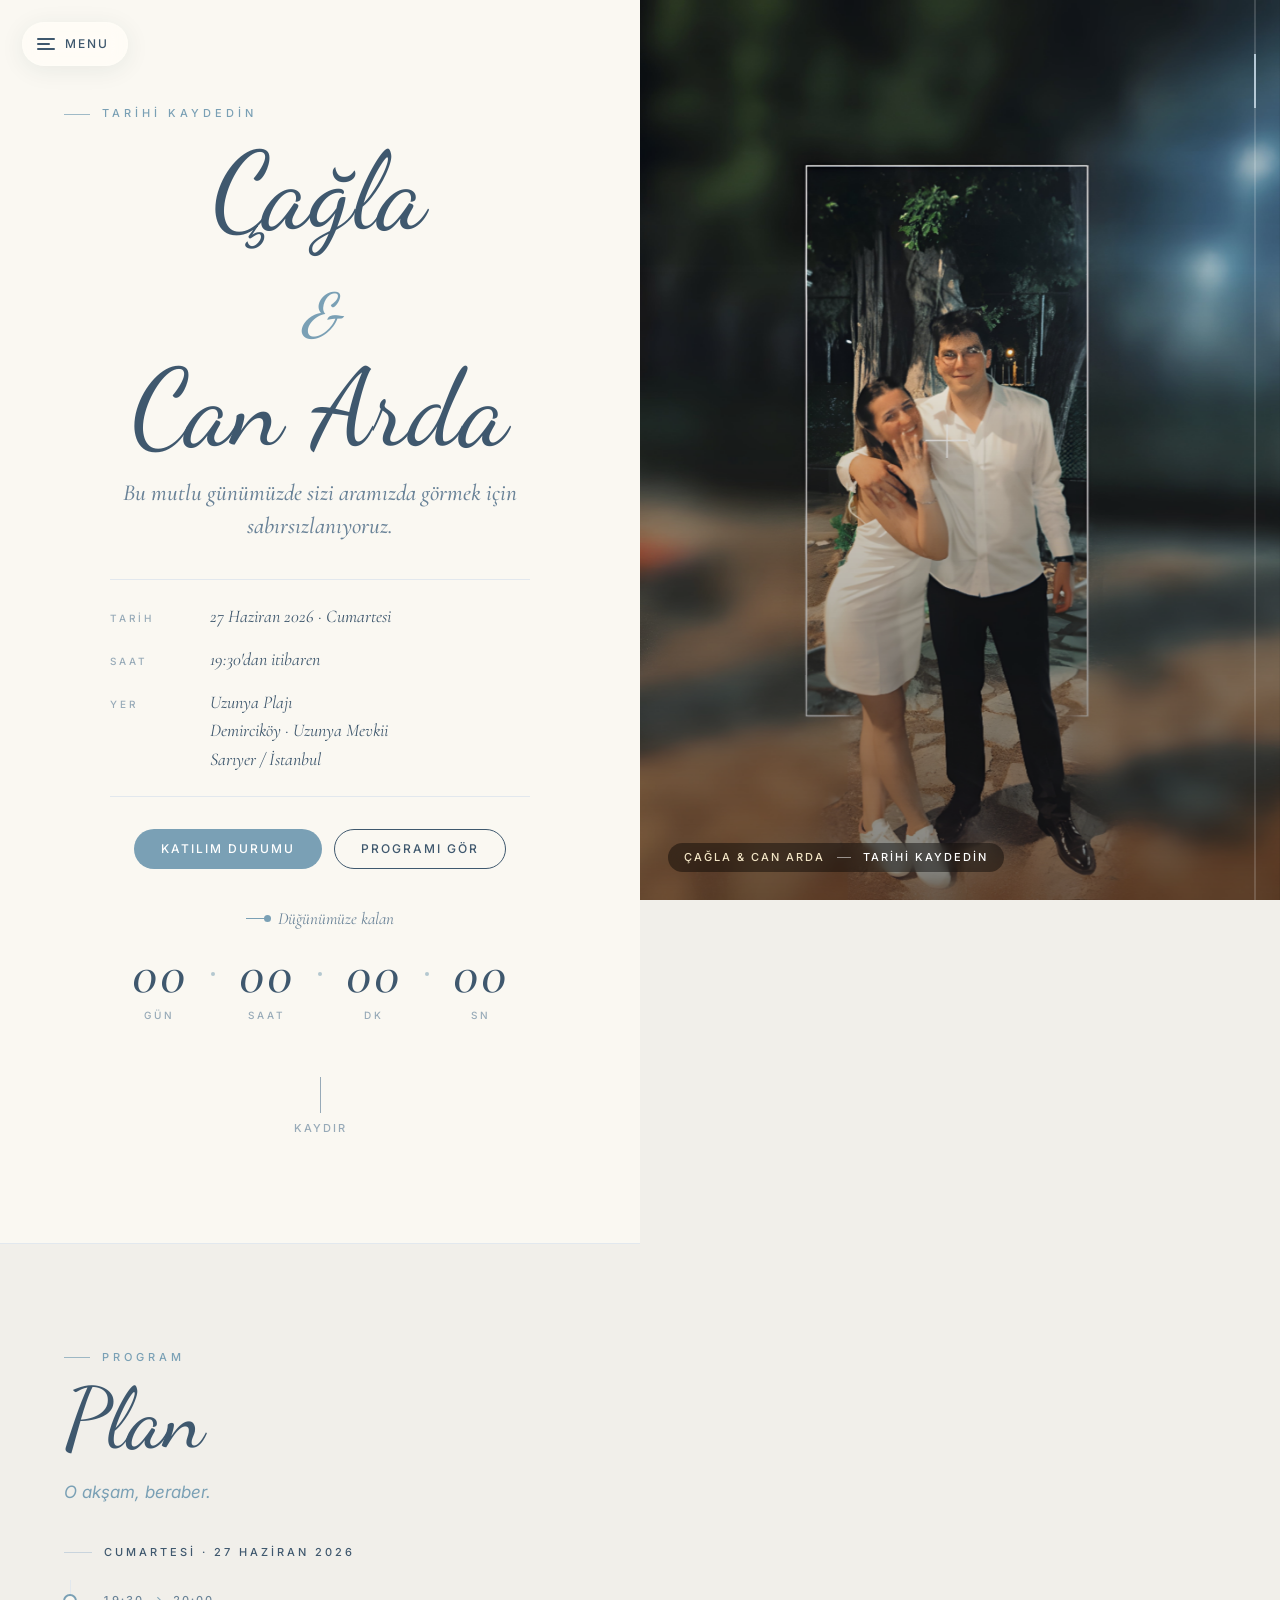
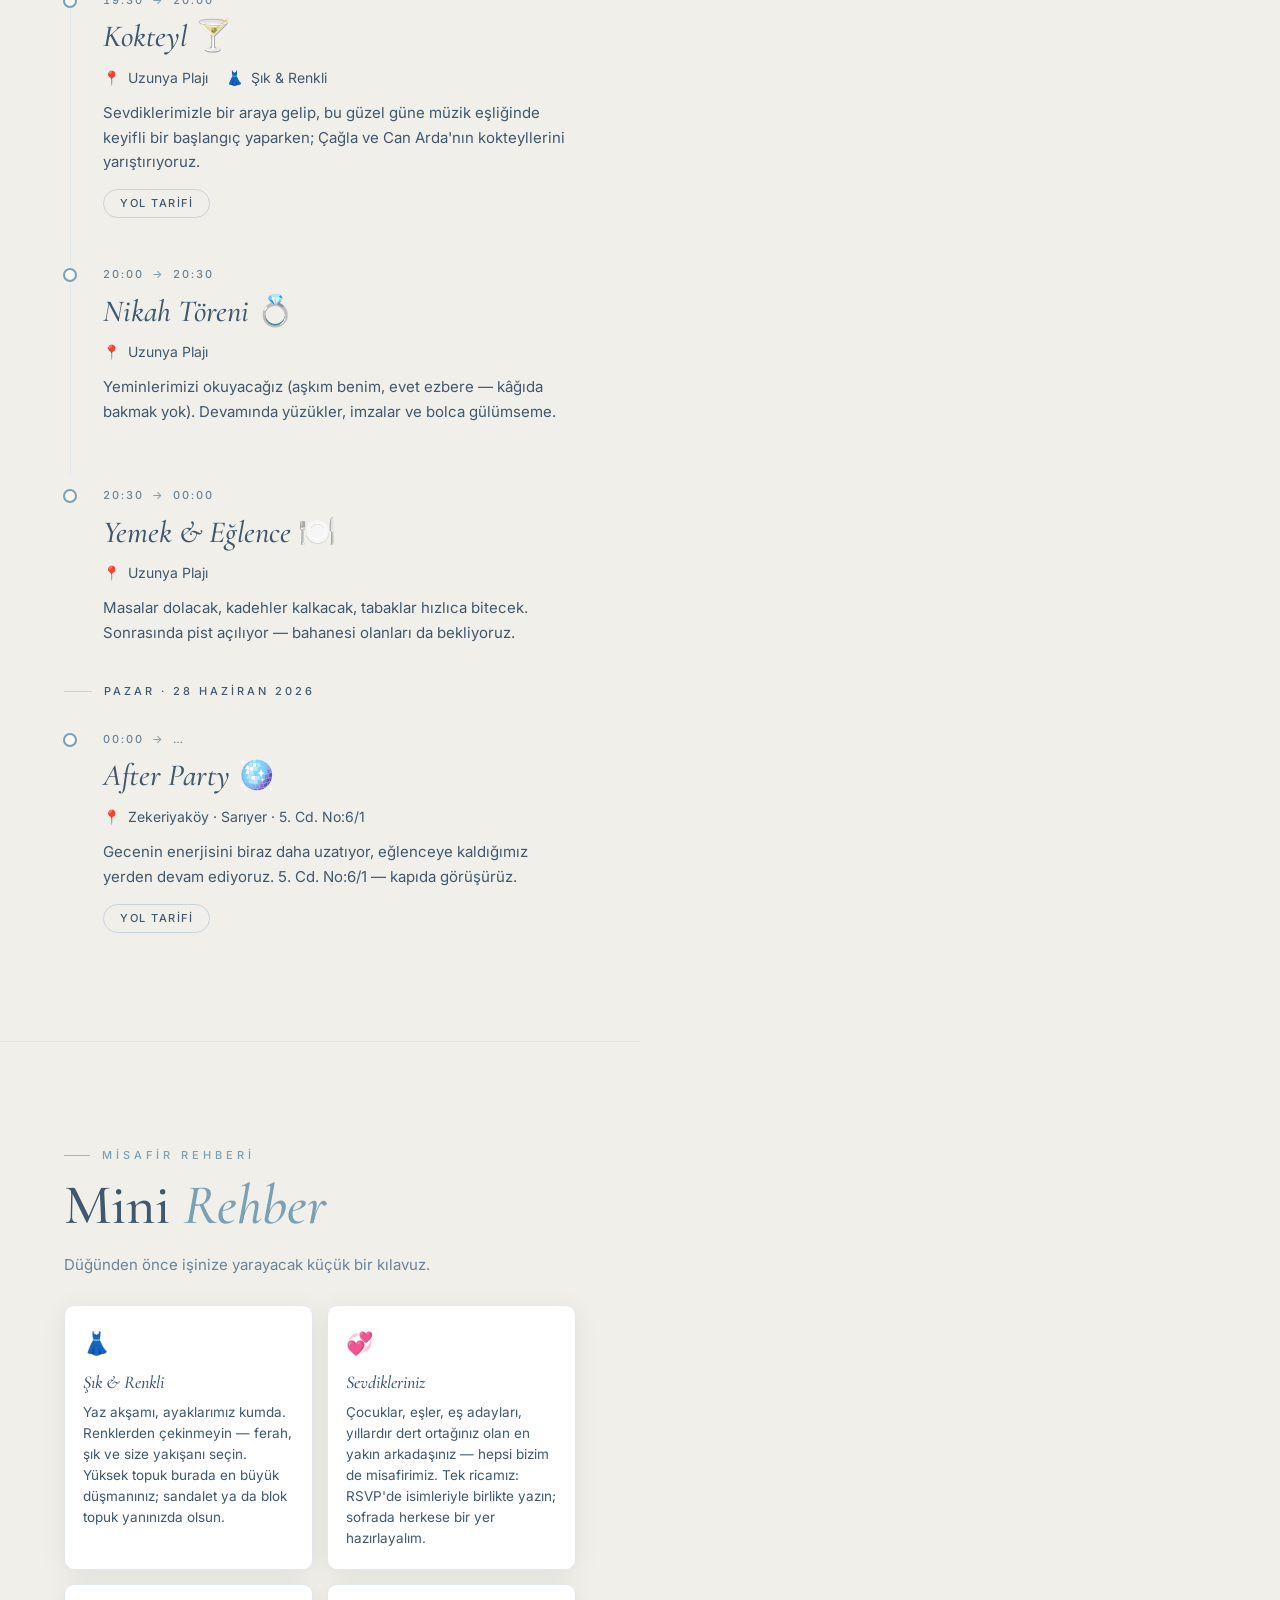
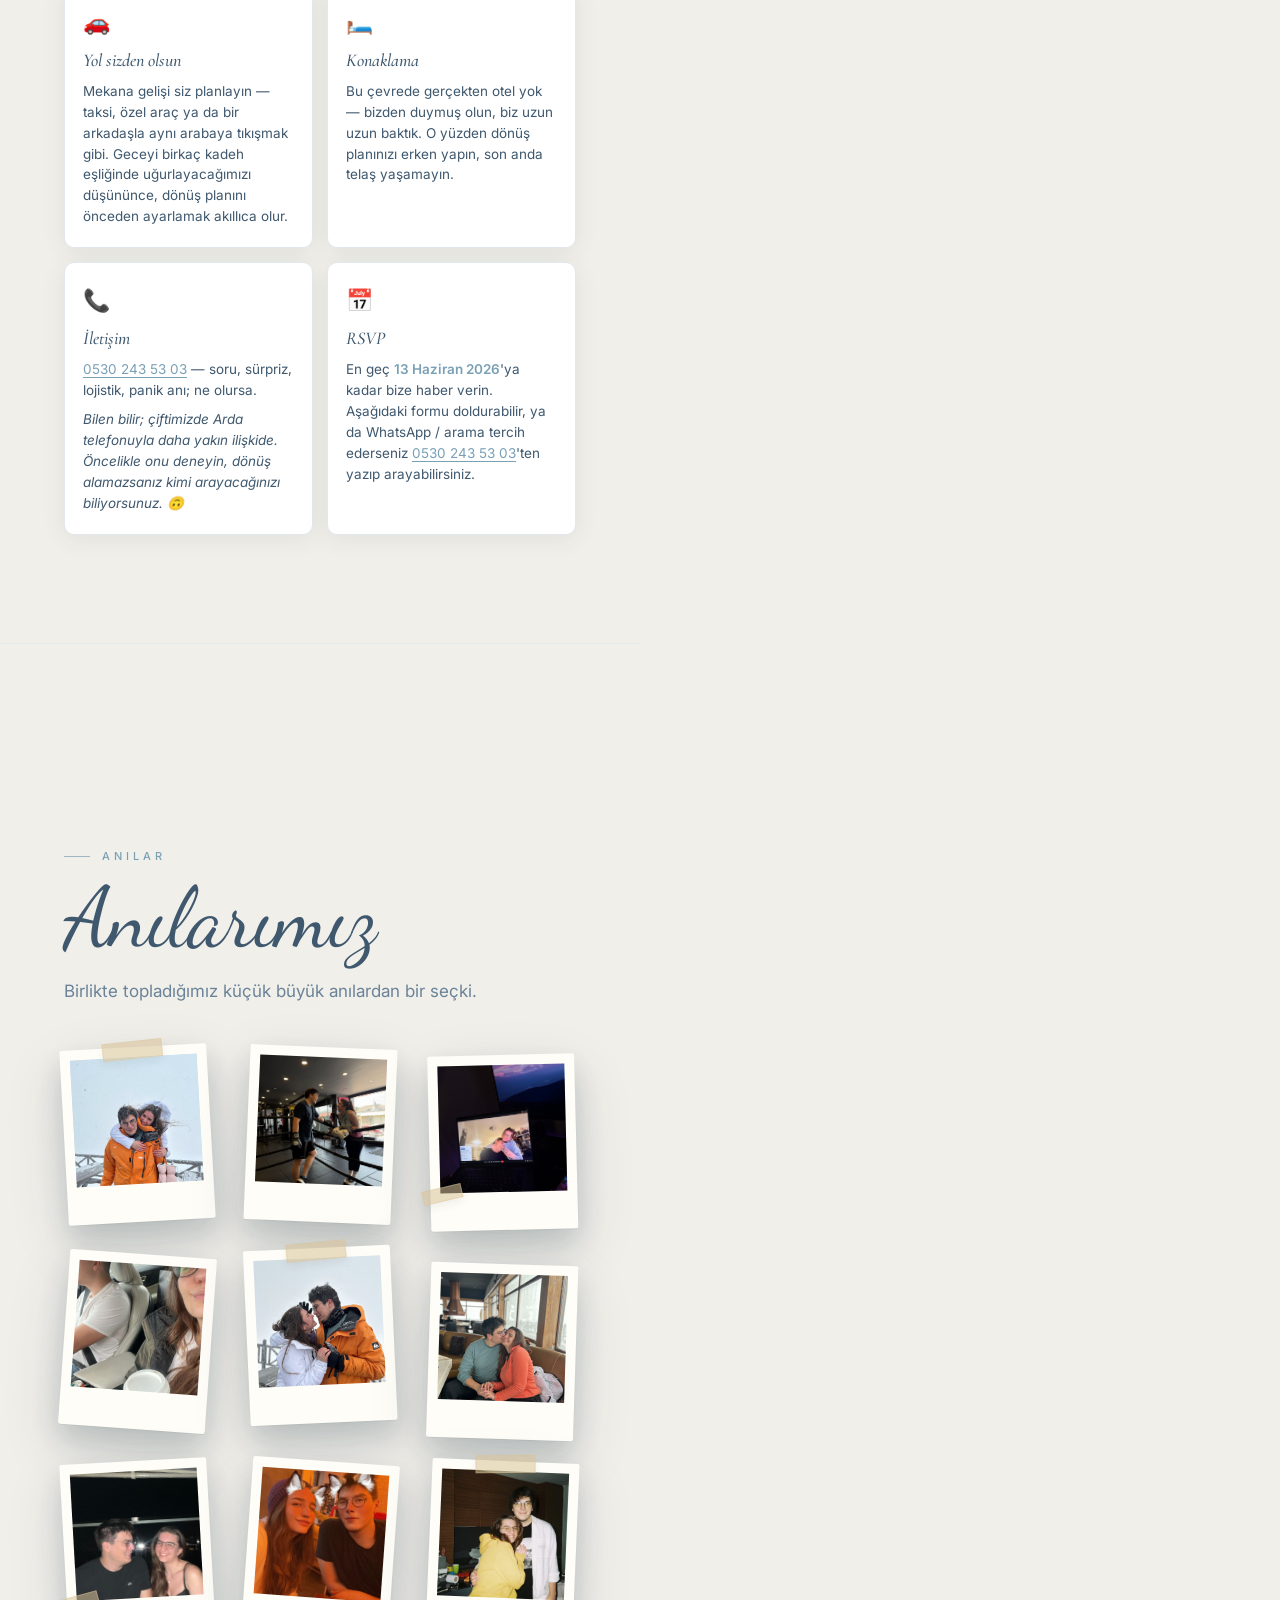
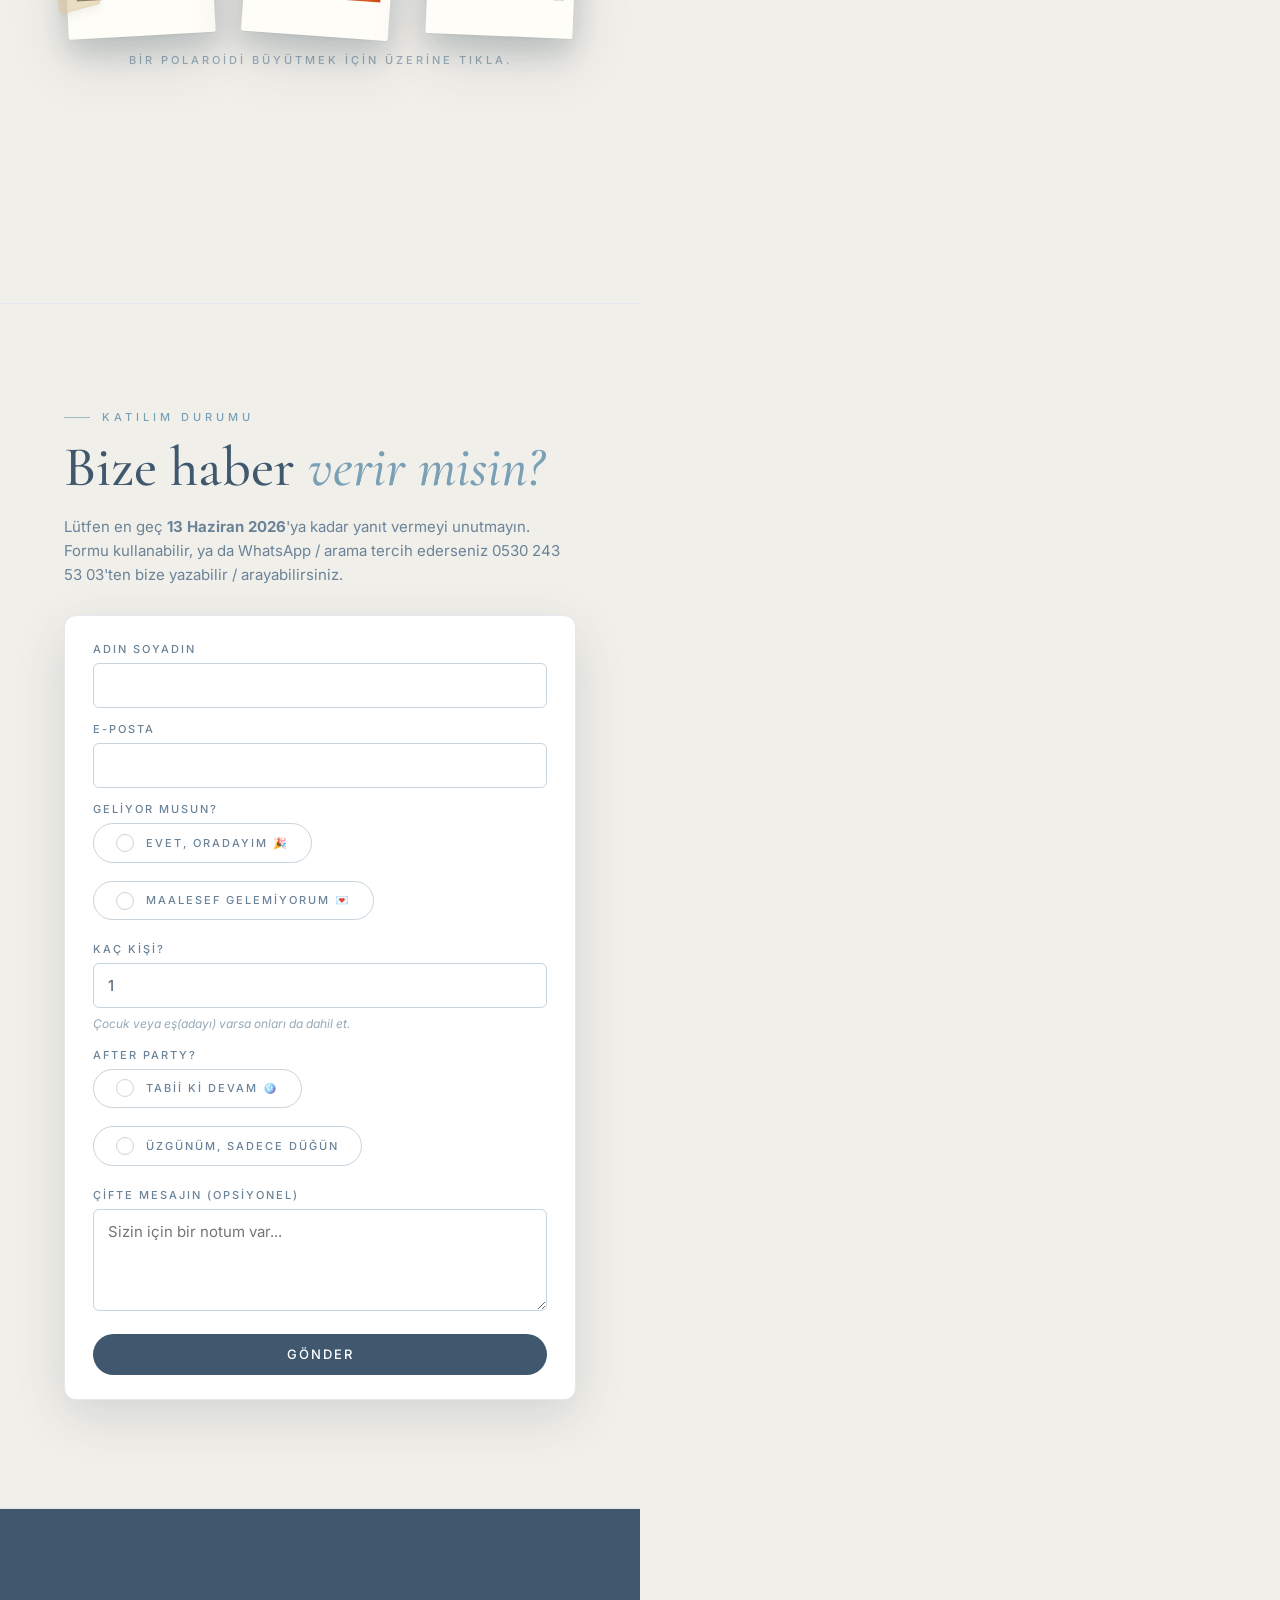
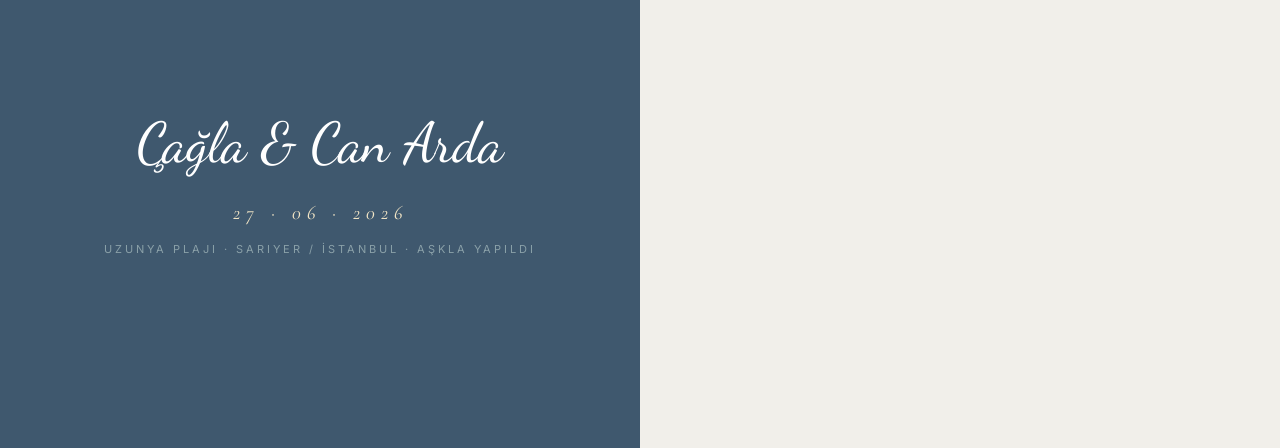
==== index.html @ c6be0511 "Add honeypot + JS token spam protection to RSVP form Wedding site will be public, so the Apps Script" ====
<!doctype html>
<html lang="tr">
<head>
<meta charset="utf-8" />
<meta name="viewport" content="width=device-width,initial-scale=1,viewport-fit=cover" />
<title>Çağla &amp; Can Arda — 27 Haziran 2026</title>
<meta name="description" content="Çağla &amp; Can Arda'nın düğün davetiyesi — 27 Haziran 2026, Uzunya Plajı, Sarıyer / İstanbul." />
<link rel="preconnect" href="https://fonts.googleapis.com" />
<link rel="preconnect" href="https://fonts.gstatic.com" crossorigin />
<link href="https://fonts.googleapis.com/css2?family=Dancing+Script:wght@400;600;700&family=Cormorant+Garamond:ital,wght@0,400;0,500;0,600;1,400;1,500&family=Inter:wght@300;400;500;600&display=swap" rel="stylesheet" />
<link rel="stylesheet" href="styles.css" />
<script>
  // Theme bootstrap — runs before first paint to avoid flash.
  // URL ?theme=… always applies; only the top-level page (not iframes)
  // persists to localStorage so previews don't overwrite the saved choice.
  (function () {
    try {
      var p = new URLSearchParams(location.search).get("theme");
      var inIframe = window.self !== window.top;
      if (p !== null) {
        document.documentElement.dataset.theme = p;
        if (!inIframe) {
          if (p) localStorage.setItem("theme", p);
          else   localStorage.removeItem("theme");
        }
        return;
      }
      var s = localStorage.getItem("theme");
      if (s) document.documentElement.dataset.theme = s;
    } catch (e) {}
  })();
</script>
</head>
<body>

<!-- Floating menu pill -->
<button id="menuBtn" class="menu-pill" type="button" aria-label="Menüyü aç" onclick="toggleMenu()">
  <span class="bars"><i></i><i></i><i></i></span>
  <span class="lbl">MENU</span>
</button>

<!-- Bottom ribbon -->
<div class="ribbon" aria-hidden="false">
  <span class="ribbon-date">27 Haziran 2026</span>
  <span class="ribbon-dot">·</span>
  <span class="ribbon-place">Uzunya Plajı</span>
  <a class="ribbon-cta" href="#rsvpForm">Katılım Durumu</a>
</div>

<!-- Mobile drawer -->
<nav id="drawer" class="drawer" hidden>
  <button class="drawer-x" type="button" aria-label="Kapat" onclick="toggleMenu()">×</button>
  <ul>
    <li><a href="#s-hero"     onclick="toggleMenu()">Ana Sayfa</a></li>
    <li><a href="#s-schedule" onclick="toggleMenu()">Program</a></li>
    <li><a href="#s-info"     onclick="toggleMenu()">Bilgi</a></li>
    <li><a href="#s-memories" onclick="toggleMenu()">Anılar</a></li>
    <li><a href="#rsvpForm"     onclick="toggleMenu()">Katılım</a></li>
  </ul>
</nav>

<!-- =====================================================
     RAIL LAYOUT  — left scrolls, right is sticky media
===================================================== -->
<main class="rail">

  <!-- ============== LEFT (scrolling content) ============== -->
  <div class="rail-content">

    <!-- HERO -->
    <section class="scene scene-hero" id="s-hero" data-img="image/IMG_1219.JPG">
      <img class="m-only" src="image/IMG_1219.JPG" alt="" loading="eager" />
      <div class="scene-inner">
        <p class="eyebrow">TARİHİ KAYDEDİN</p>
        <h1 class="hero-name">
          <span class="n1">Çağla</span>
          <span class="amp" aria-hidden="true">&amp;</span>
          <span class="n2">Can&nbsp;Arda</span>
        </h1>
        <p class="hero-tag">Bu mutlu günümüzde sizi aramızda görmek için sabırsızlanıyoruz.</p>

        <dl class="kv">
          <div><dt>Tarih</dt><dd>27 Haziran 2026 · Cumartesi</dd></div>
          <div><dt>Saat</dt><dd>19:30'dan itibaren</dd></div>
          <div><dt>Yer</dt><dd>Uzunya Plajı<br/>Demirciköy · Uzunya Mevkii<br/>Sarıyer / İstanbul</dd></div>
        </dl>

        <div class="cta-row">
          <a class="btn btn-primary" href="#rsvpForm">Katılım Durumu</a>
          <a class="btn btn-ghost" href="#s-schedule">Programı Gör</a>
        </div>

        <div class="countdown" id="countdown" aria-label="Düğüne kalan süre">
          <p class="cd-lead"><span class="cd-leaf" aria-hidden="true">❦</span> Düğünümüze kalan</p>
          <div class="cd-row">
            <div class="cd-unit"><span class="cd-n" data-k="d">—</span><span class="cd-l">gün</span></div>
            <span class="cd-dot" aria-hidden="true"></span>
            <div class="cd-unit"><span class="cd-n" data-k="h">—</span><span class="cd-l">saat</span></div>
            <span class="cd-dot" aria-hidden="true"></span>
            <div class="cd-unit"><span class="cd-n" data-k="m">—</span><span class="cd-l">dk</span></div>
            <span class="cd-dot" aria-hidden="true"></span>
            <div class="cd-unit"><span class="cd-n" data-k="s">—</span><span class="cd-l">sn</span></div>
          </div>
        </div>

        <button class="scroll-hint" type="button" onclick="document.getElementById('s-schedule').scrollIntoView({behavior:'smooth'})">
          <span class="sh-line"></span>
          <span class="sh-lbl">Kaydır</span>
        </button>
      </div>
    </section>

    <!-- SCHEDULE: opening + sub-anchors per event -->
    <section class="scene scene-tall" id="s-schedule" data-img="image/IMG_6190 2.jpg">
      <img class="m-only" src="image/IMG_6190 2.jpg" alt="" loading="lazy" />
      <div class="scene-inner">
        <p class="eyebrow">PROGRAM</p>
        <h2 class="h2 script">Plan</h2>
        <p class="lede"><em>O akşam, beraber.</em></p>

        <h3 class="day">CUMARTESİ · 27 HAZİRAN 2026</h3>
        <div class="timeline">

          <article class="ev anchor" data-img="image/IMG_6190 2.jpg">
            <span class="dot"></span>
            <div class="ev-time"><span>19:30</span><span class="t-arrow">→</span><span>20:00</span></div>
            <h4 class="ev-title">Kokteyl <span class="emoji">🍸</span></h4>
            <ul class="ev-meta">
              <li><span class="ic">📍</span> Uzunya Plajı</li>
              <li><span class="ic">👗</span> Şık &amp; Renkli</li>
            </ul>
            <p class="ev-desc">Sevdiklerimizle bir araya gelip, bu güzel güne müzik eşliğinde keyifli bir başlangıç yaparken; Çağla ve Can Arda'nın kokteyllerini yarıştırıyoruz.</p>
            <div class="ev-actions">
              <a target="_blank" rel="noopener" href="https://www.google.com/maps/dir/?api=1&destination=Uzunya+Plaj%C4%B1+Demirci+Sar%C4%B1yer">Yol Tarifi</a>
            </div>
          </article>

          <article class="ev anchor" data-img="image/IMG_6190 2.jpg">
            <span class="dot"></span>
            <div class="ev-time"><span>20:00</span><span class="t-arrow">→</span><span>20:30</span></div>
            <h4 class="ev-title">Nikah Töreni <span class="emoji">💍</span></h4>
            <ul class="ev-meta"><li><span class="ic">📍</span> Uzunya Plajı</li></ul>
            <p class="ev-desc">Yeminlerimizi okuyacağız (aşkım benim, evet ezbere — kâğıda bakmak yok). Devamında yüzükler, imzalar ve bolca gülümseme.</p>
          </article>

          <article class="ev anchor" data-img="image/IMG_0151 2.jpg">
            <span class="dot"></span>
            <div class="ev-time"><span>20:30</span><span class="t-arrow">→</span><span>00:00</span></div>
            <h4 class="ev-title">Yemek &amp; Eğlence <span class="emoji">🍽️</span></h4>
            <ul class="ev-meta"><li><span class="ic">📍</span> Uzunya Plajı</li></ul>
            <p class="ev-desc">Masalar dolacak, kadehler kalkacak, tabaklar hızlıca bitecek. Sonrasında pist açılıyor — bahanesi olanları da bekliyoruz.</p>
          </article>
        </div>

        <h3 class="day">PAZAR · 28 HAZİRAN 2026</h3>
        <div class="timeline">
          <article class="ev anchor" data-img="image/IMG_0151 2.jpg">
            <span class="dot"></span>
            <div class="ev-time"><span>00:00</span><span class="t-arrow">→</span><span>…</span></div>
            <h4 class="ev-title">After Party <span class="emoji">🪩</span></h4>
            <ul class="ev-meta"><li><span class="ic">📍</span> Zekeriyaköy · Sarıyer · 5. Cd. No:6/1</li></ul>
            <p class="ev-desc">Gecenin enerjisini biraz daha uzatıyor, eğlenceye kaldığımız yerden devam ediyoruz. 5. Cd. No:6/1 — kapıda görüşürüz.</p>
            <div class="ev-actions">
              <a target="_blank" rel="noopener" href="https://www.google.com/maps/dir/?api=1&destination=Zekeriyak%C3%B6y%205.%20Cd.%20No%3A6%2F1%2034450%20Sar%C4%B1yer">Yol Tarifi</a>
            </div>
          </article>
        </div>
      </div>
    </section>

    <!-- INFO -->
    <section class="scene" id="s-info" data-img="image/WhatsApp Image 2026-05-18 at 21.34.35.jpeg">
      <img class="m-only" src="image/WhatsApp Image 2026-05-18 at 21.34.35.jpeg" alt="" loading="lazy" />
      <div class="scene-inner">
        <p class="eyebrow">MİSAFİR REHBERİ</p>
        <h2 class="h2">Mini <em>Rehber</em></h2>
        <p class="lede small">Düğünden önce işinize yarayacak küçük bir kılavuz.</p>

        <div class="mini-grid">
          <div class="mini">
            <span class="mini-ic">👗</span><h3>Şık &amp; Renkli</h3>
            <p>Yaz akşamı, ayaklarımız kumda. Renklerden çekinmeyin — ferah, şık ve size yakışanı seçin. Yüksek topuk burada en büyük düşmanınız; sandalet ya da blok topuk yanınızda olsun.</p>
          </div>
          <div class="mini">
            <span class="mini-ic">💞</span><h3>Sevdikleriniz</h3>
            <p>Çocuklar, eşler, eş adayları, yıllardır dert ortağınız olan en yakın arkadaşınız — hepsi bizim de misafirimiz. Tek ricamız: RSVP'de isimleriyle birlikte yazın; sofrada herkese bir yer hazırlayalım.</p>
          </div>
          <div class="mini">
            <span class="mini-ic">🚗</span><h3>Yol sizden olsun</h3>
            <p>Mekana gelişi siz planlayın — taksi, özel araç ya da bir arkadaşla aynı arabaya tıkışmak gibi. Geceyi birkaç kadeh eşliğinde uğurlayacağımızı düşününce, dönüş planını önceden ayarlamak akıllıca olur.</p>
          </div>
          <div class="mini">
            <span class="mini-ic">🛏️</span><h3>Konaklama</h3>
            <p>Bu çevrede gerçekten otel yok — bizden duymuş olun, biz uzun uzun baktık. O yüzden dönüş planınızı erken yapın, son anda telaş yaşamayın.</p>
          </div>
          <div class="mini">
            <span class="mini-ic">📞</span><h3>İletişim</h3>
            <p><a href="tel:+905302435303">0530 243 53 03</a> — soru, sürpriz, lojistik, panik anı; ne olursa.</p>
            <p class="mini-note">Bilen bilir; çiftimizde Arda telefonuyla daha yakın ilişkide. Öncelikle onu deneyin, dönüş alamazsanız kimi arayacağınızı biliyorsunuz. 🙃</p>
          </div>
          <div class="mini">
            <span class="mini-ic">📅</span><h3>RSVP</h3>
            <p>En geç <strong>13 Haziran 2026</strong>'ya kadar bize haber verin. Aşağıdaki formu doldurabilir, ya da WhatsApp / arama tercih ederseniz <a href="tel:+905302435303">0530 243 53 03</a>'ten yazıp arayabilirsiniz.</p>
          </div>
        </div>
      </div>
    </section>

    <!-- MEMORIES — polaroid wall (photos only) -->
    <section class="scene scene-tall scene-memories" id="s-memories" data-img="image/IMG_4050.jpg">
      <div class="scene-inner wide">
        <p class="eyebrow">ANILAR</p>
        <h2 class="h2 script">Anılarımız</h2>
        <p class="lede">Birlikte topladığımız küçük büyük anılardan bir seçki.</p>

        <div class="polaroids">
          <button type="button" class="polaroid p-tilt-a anchor" data-img="image/IMG_4050.jpg" aria-label="Anı 01">
            <span class="p-frame"><img src="image/IMG_4050.jpg" alt="" loading="lazy" /></span>
            <span class="p-tape" aria-hidden="true"></span>
          </button>
          <button type="button" class="polaroid p-tilt-b anchor" data-img="image/IMG_1013.jpg" aria-label="Anı 02">
            <span class="p-frame"><img src="image/IMG_1013.jpg" alt="" loading="lazy" /></span>
          </button>
          <button type="button" class="polaroid p-tilt-c anchor" data-img="image/IMG_1608.jpg" aria-label="Anı 03">
            <span class="p-frame"><img src="image/IMG_1608.jpg" alt="" loading="lazy" /></span>
            <span class="p-tape p-tape-2" aria-hidden="true"></span>
          </button>
          <button type="button" class="polaroid p-tilt-d anchor" data-img="image/WhatsApp Image 2026-05-18 at 21.32.07.jpeg" aria-label="Anı 04">
            <span class="p-frame"><img src="image/WhatsApp Image 2026-05-18 at 21.32.07.jpeg" alt="" loading="lazy" /></span>
          </button>
          <button type="button" class="polaroid p-tilt-e anchor" data-img="image/IMG_4042 2.jpg" aria-label="Anı 05">
            <span class="p-frame"><img src="image/IMG_4042 2.jpg" alt="" loading="lazy" /></span>
            <span class="p-tape" aria-hidden="true"></span>
          </button>
          <button type="button" class="polaroid p-tilt-f anchor" data-img="image/IMG_3970.jpg" aria-label="Anı 06">
            <span class="p-frame"><img src="image/IMG_3970.jpg" alt="" loading="lazy" /></span>
          </button>
          <button type="button" class="polaroid p-tilt-a anchor" data-img="image/IMG_5023 2.jpg" aria-label="Anı 07">
            <span class="p-frame"><img src="image/IMG_5023 2.jpg" alt="" loading="lazy" /></span>
            <span class="p-tape p-tape-2" aria-hidden="true"></span>
          </button>
          <button type="button" class="polaroid p-tilt-d anchor" data-img="image/WhatsApp Image 2026-05-18 at 21.35.48.jpeg" aria-label="Anı 08">
            <span class="p-frame"><img src="image/WhatsApp Image 2026-05-18 at 21.35.48.jpeg" alt="" loading="lazy" /></span>
          </button>
          <button type="button" class="polaroid p-tilt-b anchor" data-img="image/WhatsApp Image 2026-05-18 at 21.47.26.jpeg" aria-label="Anı 09">
            <span class="p-frame"><img src="image/WhatsApp Image 2026-05-18 at 21.47.26.jpeg" alt="" loading="lazy" /></span>
            <span class="p-tape" aria-hidden="true"></span>
          </button>
        </div>

        <p class="memo-note">Bir polaroidi büyütmek için üzerine tıkla.</p>
      </div>
    </section>

    <!-- RSVP -->
    <section class="scene" id="s-rsvp" data-img="image/IMG_1483.jpg">
      <img class="m-only" src="image/IMG_1483.jpg" alt="" loading="lazy" />
      <div class="scene-inner">
        <p class="eyebrow">KATILIM DURUMU</p>
        <h2 class="h2">Bize haber <em>verir misin?</em></h2>
        <p class="lede small">Lütfen en geç <strong>13 Haziran 2026</strong>'ya kadar yanıt vermeyi unutmayın. Formu kullanabilir, ya da WhatsApp / arama tercih ederseniz <a href="https://wa.me/905302435303" target="_blank" rel="noopener">0530 243 53 03</a>'ten bize yazabilir / arayabilirsiniz.</p>

        <form id="rsvpForm" class="rsvp-form" method="POST" action="https://script.google.com/macros/s/AKfycbzExbhchWUz3gZZ1Yx5iuYWdoj-qBa8pon9Gc-UeR-eORKwhUxz6y8oAeQzNirIC4ot/exec" novalidate>
          <div aria-hidden="true" style="position:absolute;left:-9999px;top:-9999px;height:0;width:0;overflow:hidden" tabindex="-1">
            <label>Website<input type="text" name="website" tabindex="-1" autocomplete="off" /></label>
            <input type="hidden" name="check" id="r-check" value="" />
          </div>
          <div class="field"><label for="r-name">Adın Soyadın</label>
            <input id="r-name" name="name" type="text" required autocomplete="name" /></div>
          <div class="field"><label for="r-email">E-posta</label>
            <input id="r-email" name="email" type="email" required autocomplete="email" /></div>
          <div class="field">
            <span class="label-as-legend">Geliyor musun?</span>
            <div class="radio-row">
              <label class="radio"><input type="radio" name="attending" value="yes" required /><span>Evet, oradayım 🎉</span></label>
              <label class="radio"><input type="radio" name="attending" value="no" /><span>Maalesef gelemiyorum 💌</span></label>
            </div>
          </div>
          <div class="field">
            <label for="r-count">Kaç kişi?</label>
            <input id="r-count" name="guests" type="number" min="1" max="6" value="1" inputmode="numeric" />
            <span class="field-hint">Çocuk veya eş(adayı) varsa onları da dahil et.</span>
          </div>
          <div class="field" id="guestNamesField" hidden>
            <span class="label-as-legend">Diğer misafirlerin isimleri</span>
            <div class="guest-inputs" id="guestInputs"></div>
          </div>
          <div class="field" id="afterPartyField">
            <span class="label-as-legend">After Party?</span>
            <div class="radio-row">
              <label class="radio"><input type="radio" name="afterparty" value="yes" /><span>Tabii ki devam 🪩</span></label>
              <label class="radio"><input type="radio" name="afterparty" value="no" /><span>Üzgünüm, sadece düğün</span></label>
            </div>
          </div>
          <div class="field"><label for="r-msg">Çifte mesajın (opsiyonel)</label>
            <textarea id="r-msg" name="message" rows="4" placeholder="Sizin için bir notum var..."></textarea></div>
          <button class="submit" type="submit">Gönder</button>
          <p class="form-note" id="formNote" hidden></p>
        </form>
      </div>
    </section>

    <!-- Footer scene -->
    <section class="scene scene-foot" id="s-foot" data-img="image/IMG_1483.jpg">
      <div class="scene-inner foot-inner">
        <p class="foot-script">Çağla &amp; Can Arda</p>
        <p class="foot-date">27 · 06 · 2026</p>
        <p class="foot-fine">Uzunya Plajı · Sarıyer / İstanbul · Aşkla yapıldı</p>
      </div>
    </section>

  </div>

  <!-- ============== RIGHT (sticky media) ============== -->
  <aside class="rail-media" aria-hidden="true">
    <div class="rail-sticky">
      <div class="ph-stage" id="phStage"></div>
      <div class="rail-veil"></div>
      <div class="rail-caption" id="railCaption">
        <span class="cap-tag">Çağla &amp; Can Arda</span>
        <span class="cap-sep"></span>
        <span class="cap-title" id="capTitle">Tarihi Kaydedin</span>
      </div>
      <div class="rail-progress" id="railProgress" aria-hidden="true"></div>
    </div>
  </aside>

</main>

<script src="script.js"></script>
</body>
</html>
---- styles.css ----
/* ====== Tokens — default = Deniz Köpüğü (Sea Foam) ====== */
:root{
  --cream:       #F1EFEA;
  --cream-soft:  #FAF8F2;
  --paper:       #FFFFFF;
  --ink:         #3F586E;
  --ink-soft:    #6A8398;
  --ink-fade:    #97AAB8;
  --rule:        #C9D4DD;
  --rule-soft:   #E2E8EE;
  --accent:      #7AA0B5;
  --accent-hov:  #557E94;
  --accent-tint: rgba(122, 160, 181, 0.12);
  --accent-ring: rgba(122, 160, 181, 0.24);
  --gold:        #B5C8D5;
}

/* Olive — the previous default, kept as an opt-in alternative */
:root[data-theme="olive"]{
  --cream:       #F5EFE3;
  --cream-soft:  #FBF6EB;
  --paper:       #FFFDF7;
  --ink:         #1F3A44;
  --ink-soft:    #4F6B73;
  --ink-fade:    #7A8B91;
  --rule:        #D8C9A8;
  --rule-soft:   #ECDFC2;
  --accent:      #6E7F5C;
  --accent-hov:  #58684A;
  --accent-tint: rgba(110, 127, 92, 0.10);
  --accent-ring: rgba(110, 127, 92, 0.18);
  --gold:        #B8965B;
}

/* ============================================================
   ALTERNATE THEMES — apply via <html data-theme="...">
   Loaded from ?theme=name or localStorage.
============================================================ */
:root[data-theme="coastal"]{
  --cream:       #F5EFEB;
  --cream-soft:  #FBF7F2;
  --paper:       #FFFDF7;
  --ink:         #2F4156;
  --ink-soft:    #567C8D;
  --ink-fade:    #7B9AAA;
  --rule:        #B5C9D7;
  --rule-soft:   #DCE7EF;
  --accent:      #567C8D;
  --accent-hov:  #2F4156;
  --accent-tint: rgba(86, 124, 141, 0.10);
  --accent-ring: rgba(86, 124, 141, 0.20);
  --gold:        #94A9B4;
}
:root[data-theme="sand"]{
  --cream:       #DBD5D2;
  --cream-soft:  #E3E5E8;
  --paper:       #F2EEEA;
  --ink:         #3F4A47;
  --ink-soft:    #6E7C78;
  --ink-fade:    #9DA8A4;
  --rule:        #C6CFCF;
  --rule-soft:   #D8DEDC;
  --accent:      #6E7C78;
  --accent-hov:  #4F5A57;
  --accent-tint: rgba(110, 124, 120, 0.12);
  --accent-ring: rgba(110, 124, 120, 0.22);
  --gold:        #D6C7BD;
}
:root[data-theme="reveal"]{
  --cream:       #F4ECDB;
  --cream-soft:  #FAF3E4;
  --paper:       #FFFDF6;
  --ink:         #1F4A4D;
  --ink-soft:    #3E6B6D;
  --ink-fade:    #6E9395;
  --rule:        #D9B97D;
  --rule-soft:   #E8D7B5;
  --accent:      #2E6E72;
  --accent-hov:  #1F4A4D;
  --accent-tint: rgba(46, 110, 114, 0.10);
  --accent-ring: rgba(46, 110, 114, 0.20);
  --gold:        #C9A672;
}
:root[data-theme="citrus"]{
  --cream:       #FBF7EE;
  --cream-soft:  #F4EDDB;
  --paper:       #FFFDF6;
  --ink:         #3D1B2A;
  --ink-soft:    #6B3B4E;
  --ink-fade:    #94707D;
  --rule:        #E6CFB5;
  --rule-soft:   #ECE2C6;
  --accent:      #B81A4D;
  --accent-hov:  #8E1239;
  --accent-tint: rgba(184, 26, 77, 0.10);
  --accent-ring: rgba(184, 26, 77, 0.20);
  --gold:        #F0A934;
}

/* ---- Citrus & Berry variants ---------------------------- */

/* Limonata — yellow / amber forward, sunny */
:root[data-theme="lemon"]{
  --cream:       #FEF6DA;
  --cream-soft:  #FBEFC2;
  --paper:       #FFFDF1;
  --ink:         #2E1F0A;
  --ink-soft:    #5C4519;
  --ink-fade:    #8F753C;
  --rule:        #F0D286;
  --rule-soft:   #F7E6B5;
  --accent:      #B86A0A;
  --accent-hov:  #864D03;
  --accent-tint: rgba(184, 106, 10, 0.12);
  --accent-ring: rgba(184, 106, 10, 0.22);
  --gold:        #F0A934;
}

/* Greyfurt — pink grapefruit, romantic */
:root[data-theme="grapefruit"]{
  --cream:       #FFF1E8;
  --cream-soft:  #FCE2D6;
  --paper:       #FFFAF6;
  --ink:         #4A1A2D;
  --ink-soft:    #7A3A52;
  --ink-fade:    #A56F84;
  --rule:        #F0BFB5;
  --rule-soft:   #F8D9CF;
  --accent:      #A04266;
  --accent-hov:  #7A2D4C;
  --accent-tint: rgba(160, 66, 102, 0.10);
  --accent-ring: rgba(160, 66, 102, 0.20);
  --gold:        #F0A934;
}

/* Lime Spritz — green-forward, garden party */
:root[data-theme="lime"]{
  --cream:       #FAF6E0;
  --cream-soft:  #F2EBC3;
  --paper:       #FFFDF2;
  --ink:         #2C3614;
  --ink-soft:    #4F5C22;
  --ink-fade:    #7E8B4F;
  --rule:        #C8D182;
  --rule-soft:   #DCE2A6;
  --accent:      #5C6E1A;
  --accent-hov:  #3D4910;
  --accent-tint: rgba(92, 110, 26, 0.10);
  --accent-ring: rgba(92, 110, 26, 0.22);
  --gold:        #F0A934;
}

/* Pop Mix — full citrus rainbow on cream, raspberry accent */
:root[data-theme="pop"]{
  --cream:       #FBF1DA;
  --cream-soft:  #F8E4B6;
  --paper:       #FFFDF6;
  --ink:         #3D1B2A;
  --ink-soft:    #6B3B4E;
  --ink-fade:    #94707D;
  --rule:        #A9B53D;
  --rule-soft:   #D6DC92;
  --accent:      #C8163F;
  --accent-hov:  #9E0E2F;
  --accent-tint: rgba(200, 22, 63, 0.10);
  --accent-ring: rgba(200, 22, 63, 0.22);
  --gold:        #F0A934;
}

/* ---- New palette inspirations -------------------------- */

/* Palm Springs — hot pink + sage + peach, letterpress wedding */
:root[data-theme="palmsprings"]{
  --cream:       #F4ECDD;
  --cream-soft:  #F8E1D6;
  --paper:       #FFFDF5;
  --ink:         #2C1F1F;
  --ink-soft:    #553D3D;
  --ink-fade:    #8A7373;
  --rule:        #B5D4B0;
  --rule-soft:   #D7E7D4;
  --accent:      #C2306A;
  --accent-hov:  #9A2553;
  --accent-tint: rgba(194, 48, 106, 0.10);
  --accent-ring: rgba(194, 48, 106, 0.22);
  --gold:        #6B8E6E;
}

/* Pastel Garden — sage + dusty blue + butter + dusty rose */
:root[data-theme="pastel"]{
  --cream:       #F7F0E4;
  --cream-soft:  #ECDFCB;
  --paper:       #FFFDF6;
  --ink:         #3D4A3A;
  --ink-soft:    #6E7C66;
  --ink-fade:    #98A18F;
  --rule:        #ADC0D0;
  --rule-soft:   #D2DBDE;
  --accent:      #B07A82;
  --accent-hov:  #8A5C64;
  --accent-tint: rgba(176, 122, 130, 0.12);
  --accent-ring: rgba(176, 122, 130, 0.22);
  --gold:        #E0C76A;
}

/* Provence — royal blue + lemon + olive, lemons-and-olives */
:root[data-theme="provence"]{
  --cream:       #F4EFE5;
  --cream-soft:  #ECE2CD;
  --paper:       #FFFDF6;
  --ink:         #1F2D55;
  --ink-soft:    #3F4F84;
  --ink-fade:    #7888AE;
  --rule:        #C8C188;
  --rule-soft:   #DCD7AB;
  --accent:      #2C4FA1;
  --accent-hov:  #1F3A7D;
  --accent-tint: rgba(44, 79, 161, 0.10);
  --accent-ring: rgba(44, 79, 161, 0.22);
  --gold:        #E5BE3F;
}

/* Terracotta — coral + tan + ivory, sun-baked letterpress */
:root[data-theme="terracotta"]{
  --cream:       #F0E6D2;
  --cream-soft:  #E8DCC0;
  --paper:       #FBF5E8;
  --ink:         #3D2418;
  --ink-soft:    #6E4836;
  --ink-fade:    #9A7860;
  --rule:        #D8B375;
  --rule-soft:   #E6CFA0;
  --accent:      #C9523E;
  --accent-hov:  #A03929;
  --accent-tint: rgba(201, 82, 62, 0.10);
  --accent-ring: rgba(201, 82, 62, 0.22);
  --gold:        #BE8C57;
}

/* ---- Coastal variations -------------------------------- */

/* Deep Sea — darker, more saturated, dramatic */
:root[data-theme="coastal-deep"]{
  --cream:       #EDE5DC;
  --cream-soft:  #F4ECE3;
  --paper:       #FFFCF5;
  --ink:         #14253A;
  --ink-soft:    #3D5872;
  --ink-fade:    #6E84A0;
  --rule:        #95B0C4;
  --rule-soft:   #C8D5E2;
  --accent:      #3A6275;
  --accent-hov:  #1F4659;
  --accent-tint: rgba(58, 98, 117, 0.12);
  --accent-ring: rgba(58, 98, 117, 0.24);
  --gold:        #88A0AE;
}

/* Sea Foam — airy, paler, breezy */
:root[data-theme="coastal-soft"]{
  --cream:       #F1EFEA;
  --cream-soft:  #FAF8F2;
  --paper:       #FFFFFF;
  --ink:         #3F586E;
  --ink-soft:    #6A8398;
  --ink-fade:    #97AAB8;
  --rule:        #C9D4DD;
  --rule-soft:   #E2E8EE;
  --accent:      #7AA0B5;
  --accent-hov:  #557E94;
  --accent-tint: rgba(122, 160, 181, 0.12);
  --accent-ring: rgba(122, 160, 181, 0.24);
  --gold:        #B5C8D5;
}

/* Sunset Coast — navy with warm coral, golden hour by the sea */
:root[data-theme="coastal-warm"]{
  --cream:       #F5EBE0;
  --cream-soft:  #FBF1E5;
  --paper:       #FFFDF8;
  --ink:         #2F4156;
  --ink-soft:    #5A7286;
  --ink-fade:    #8499A8;
  --rule:        #E5C5A6;
  --rule-soft:   #F0D9BD;
  --accent:      #C97864;
  --accent-hov:  #A05A47;
  --accent-tint: rgba(201, 120, 100, 0.10);
  --accent-ring: rgba(201, 120, 100, 0.22);
  --gold:        #D8A77E;
}

/* Storm — moody slate, cool greys, after-rain */
:root[data-theme="coastal-storm"]{
  --cream:       #E1E4E7;
  --cream-soft:  #EAECEF;
  --paper:       #F6F7F9;
  --ink:         #283341;
  --ink-soft:    #4D5C6A;
  --ink-fade:    #7B8794;
  --rule:        #B0BAC4;
  --rule-soft:   #CFD6DD;
  --accent:      #4A6275;
  --accent-hov:  #2F4459;
  --accent-tint: rgba(74, 98, 117, 0.10);
  --accent-ring: rgba(74, 98, 117, 0.22);
  --gold:        #8FA0AE;
}

/* Structural tokens — type, spacing, shadows. Theme-agnostic. */
:root{
  --script: "Dancing Script", cursive;
  --serif:  "Cormorant Garamond", Georgia, serif;
  --sans:   "Inter", -apple-system, BlinkMacSystemFont, "Segoe UI", Arial, sans-serif;

  --pad-x: clamp(28px, 5vw, 80px);
  --shadow-1: 0 4px 24px rgba(31, 58, 68, 0.08);
  --shadow-2: 0 16px 50px rgba(31, 58, 68, 0.14);

  --rail-left: 1fr;
  --rail-right: 1fr;
}

*{ box-sizing: border-box; }
html, body{ margin:0; padding:0; }
html{ scroll-behavior: smooth; }
body{
  font-family: var(--sans);
  background: var(--cream);
  color: var(--ink);
  font-size: 16px;
  line-height: 1.6;
  -webkit-font-smoothing: antialiased;
}
img{ display:block; max-width:100%; height:auto; image-orientation: from-image; }
a{ color: inherit; text-decoration: none; }
em{ font-style: italic; color: var(--accent); }

/* ===== Floating menu pill ===== */
.menu-pill{
  position: fixed;
  top: 22px; left: 22px;
  z-index: 50;
  display: inline-flex; align-items: center; gap: 10px;
  height: 44px;
  padding: 0 18px 0 14px;
  border-radius: 999px;
  border: 1px solid rgba(255, 253, 247, 0.9);
  background: rgba(255, 253, 247, 0.85);
  color: var(--ink);
  box-shadow: var(--shadow-1);
  backdrop-filter: blur(10px);
  -webkit-backdrop-filter: blur(10px);
  font: 500 12px/1 var(--sans);
  letter-spacing: 2px;
  cursor: pointer;
  transition: background 200ms ease, transform 200ms ease;
}
.menu-pill:hover{ transform: translateY(-1px); }
.menu-pill .bars{ display:inline-flex; flex-direction:column; gap:3px; width:18px; }
.menu-pill .bars i{ height:2px; background: currentColor; border-radius:2px; display: block; }
.menu-pill .bars i:nth-child(2){ width: 70%; }

/* ===== Bottom ribbon ===== */
.ribbon{
  position: fixed;
  left: 50%; bottom: 18px;
  transform: translate(-50%, 80px);
  z-index: 40;
  display: inline-flex; align-items: center; gap: 16px;
  padding: 8px 8px 8px 22px;
  border-radius: 999px;
  background: var(--ink);
  color: var(--cream);
  font: 500 13px/1 var(--sans);
  border: 1px solid rgba(255,255,255,0.08);
  box-shadow: 0 18px 50px rgba(0,0,0,0.30), 0 2px 6px rgba(0,0,0,0.12);
  backdrop-filter: blur(10px);
  -webkit-backdrop-filter: blur(10px);
  opacity: 0;
  pointer-events: none;
  transition: transform 300ms ease, opacity 300ms ease;
}
.ribbon.show{ opacity: 1; transform: translate(-50%, 0); pointer-events: auto; }
.ribbon-dot{ color: var(--gold); opacity: 0.7; }
.ribbon-place{ color: var(--cream); opacity: 0.7; }
.ribbon-cta{
  display: inline-flex; align-items: center;
  padding: 12px 22px;
  border-radius: 999px;
  background: var(--cream);
  color: var(--ink);
  font-size: 12px;
  font-weight: 600;
  letter-spacing: 1.8px;
  text-transform: uppercase;
  box-shadow: 0 2px 0 rgba(0,0,0,0.06);
  transition: background 160ms ease, color 160ms ease, transform 160ms ease;
}
.ribbon-cta:hover{
  background: #fff;
  color: var(--ink);
  transform: translateY(-1px);
}
@media (max-width: 640px){
  .ribbon{ left: 12px; right: 12px; bottom: 12px; transform: translate(0, 80px); justify-content: space-between; padding-left: 18px; }
  .ribbon.show{ transform: translate(0,0); }
  .ribbon-place, .ribbon-dot{ display: none; }
}

/* ===== Drawer ===== */
.drawer{
  position: fixed; inset: 0; z-index: 60;
  background: rgba(31, 58, 68, 0.96);
  backdrop-filter: blur(12px);
  -webkit-backdrop-filter: blur(12px);
  display: grid; place-items: center;
}
.drawer[hidden]{ display: none; }
.drawer ul{ list-style:none; padding:0; margin:0; text-align:center; }
.drawer li{ margin: 14px 0; }
.drawer a{ font-family: var(--script); font-size: 44px; color: #fff; }
.drawer a:hover{ color: var(--accent); }
.drawer-x{
  position: absolute; top: 22px; right: 26px;
  background: transparent; border: 0;
  font-size: 36px; color: #fff; cursor: pointer; line-height: 1;
}

/* ====== Rail layout ====== */
.rail{
  display: grid;
  grid-template-columns: var(--rail-left) var(--rail-right);
  align-items: start;
  position: relative;
}
.rail-content{
  /* Normal scrolling column */
}
.rail-media{
  /* Parent column for sticky child */
  height: 100%;
}
.rail-sticky{
  position: sticky;
  top: 0;
  height: 100vh;
  overflow: hidden;
  background: #1c1a16;
}
.ph-stage{ position: absolute; inset: 0; }
.ph{
  position: absolute; inset: 0;
  background-size: cover;
  background-position: center;
  opacity: 0;
  transform: scale(1.04);
  transition: opacity 900ms ease, transform 10000ms ease-out;
  will-change: opacity, transform;
}
.ph.is-on{ opacity: 1; transform: scale(1.0); }

.rail-veil{
  position: absolute; inset: 0;
  background:
    linear-gradient(180deg, rgba(0,0,0,0.10) 0%, rgba(0,0,0,0) 30%, rgba(0,0,0,0.50) 100%);
  pointer-events: none;
}

.rail-caption{
  position: absolute;
  left: 28px; bottom: 28px;
  z-index: 3;
  display: inline-flex; align-items: center; gap: 12px;
  padding: 9px 16px;
  border-radius: 999px;
  background: rgba(0,0,0,0.42);
  color: #fff;
  font: 500 11px/1 var(--sans);
  letter-spacing: 2px;
  text-transform: uppercase;
  backdrop-filter: blur(6px);
  -webkit-backdrop-filter: blur(6px);
}
.cap-tag{ color: #f3e6c6; }
.cap-sep{ display:inline-block; width: 14px; height: 1px; background: rgba(255,255,255,0.5); }
.cap-title{ transition: opacity 240ms ease; }

.rail-progress{
  position: absolute;
  right: 24px; top: 0; bottom: 0; width: 2px;
  background: rgba(255,255,255,0.16);
  z-index: 3;
}
.rail-progress::before{
  content: "";
  position: absolute; left: 0; right: 0;
  top: var(--p-top, 0);
  height: var(--p-h, 0);
  background: var(--gold);
  transition: top 200ms ease, height 200ms ease;
}

/* ===== Scenes (left side) ===== */
.scene{
  min-height: 100vh;
  padding: clamp(80px, 12vh, 140px) var(--pad-x);
  display: flex;
  align-items: center;
  background: var(--cream);
  position: relative;
}
.scene + .scene{ border-top: 1px solid var(--rule-soft); }
.scene-tall{ min-height: 140vh; }
.scene-hero{
  background: var(--cream-soft);
}
.scene-inner{
  width: 100%;
  max-width: 620px;
  margin: 0 auto;
}
/* Mobile-only inline imagery */
.m-only{ display: none; }

/* Eyebrow / Headings */
.eyebrow{
  margin: 0 0 14px;
  font: 500 11px/1 var(--sans);
  letter-spacing: 4px;
  color: var(--accent);
  text-transform: uppercase;
}
.eyebrow::before{
  content:""; display:inline-block;
  width: 26px; height: 1px;
  background: var(--accent);
  vertical-align: middle;
  margin-right: 12px;
  opacity: 0.7;
}
.h2{
  margin: 0 0 18px;
  font-family: var(--serif);
  font-weight: 500;
  font-size: clamp(34px, 4.4vw, 60px);
  color: var(--ink);
  line-height: 1.08;
}
.h2.script{
  font-family: var(--script);
  font-weight: 400;
  font-size: clamp(52px, 6.6vw, 96px);
  line-height: 1;
}
.lede{
  margin: 0 0 28px;
  max-width: 560px;
  color: var(--ink-soft);
  font-size: clamp(15px, 1.4vw, 17px);
}
.lede.small{ font-size: 15px; }

/* ===== Hero ===== */
.hero-name{
  margin: 24px 0 18px;
  font-family: var(--script);
  font-weight: 400;
  color: var(--ink);
  letter-spacing: 0.5px;
  display: grid;
  row-gap: 0;
  line-height: 0.92;
  text-align: center;
}
.hero-name .n1,
.hero-name .n2{
  display: block;
  font-size: clamp(64px, 8.4vw, 132px);
  padding-left: 0;
}
.hero-name .amp{
  display: block;
  justify-self: center;
  text-align: center;
  font-style: italic;
  font-weight: 600;
  color: var(--accent);
  font-size: clamp(40px, 4.6vw, 64px);
  line-height: 1;
  /* Visually balance: descenders of "ğ" in Çağla eat a lot of upper space,
     so we add generous top margin so the "&" sits truly between the names. */
  margin: 0.75em 0 0.25em;
}
.hero-tag{
  margin: 0 auto 36px;
  max-width: 520px;
  font-family: var(--serif);
  font-style: italic;
  font-weight: 500;
  font-size: clamp(20px, 1.8vw, 26px);
  line-height: 1.45;
  color: var(--ink-soft);
  text-align: center;
}
.kv{
  margin: 0 auto 32px;
  padding: 22px 0;
  border-top: 1px solid var(--rule-soft);
  border-bottom: 1px solid var(--rule-soft);
  display: grid; gap: 14px;
  max-width: 420px;
  width: 100%;
  text-align: left;
}
.kv > div{
  display: grid;
  grid-template-columns: 84px 1fr;
  align-items: baseline;
  column-gap: 16px;
}
.kv dt{
  margin: 0;
  font: 500 10px/1 var(--sans);
  letter-spacing: 3px;
  color: var(--ink-fade);
  text-transform: uppercase;
}
.kv dd{
  margin: 0;
  font-family: var(--serif);
  font-style: italic;
  font-size: clamp(17px, 1.4vw, 19px);
  color: var(--ink);
}
.cta-row{ display: flex; flex-wrap: wrap; justify-content: center; gap: 12px; margin: 0 0 36px; }
.btn{
  display: inline-flex; align-items: center;
  padding: 13px 26px;
  border-radius: 999px;
  font: 500 12px/1 var(--sans);
  letter-spacing: 2px;
  text-transform: uppercase;
  border: 1px solid transparent;
  cursor: pointer;
  transition: background 160ms ease, color 160ms ease, border-color 160ms ease, transform 160ms ease;
}
.btn-primary{ background: var(--accent); color: #fff; }
.btn-primary:hover{ background: var(--accent-hov); transform: translateY(-1px); }
.btn-ghost{ background: transparent; color: var(--ink); border-color: var(--ink); }
.btn-ghost:hover{ background: var(--ink); color: #fff; }

/* Editorial countdown */
.countdown{
  display: flex;
  flex-direction: column;
  align-items: center;
  gap: 14px;
  padding: 0;
  background: transparent;
  border: 0;
}
.cd-lead{
  margin: 0;
  display: inline-flex;
  align-items: center;
  gap: 10px;
  font-family: var(--serif);
  font-style: italic;
  font-size: 17px;
  color: var(--ink-soft);
}
.cd-leaf{
  display: inline-block;
  width: 22px;
  height: 1px;
  background: var(--accent);
  position: relative;
  font-size: 0;
}
.cd-leaf::after{
  content: "";
  position: absolute;
  right: -3px; top: -3px;
  width: 7px; height: 7px;
  border-radius: 50%;
  background: var(--accent);
}
.cd-row{
  display: inline-flex;
  align-items: baseline;
  gap: clamp(14px, 2vw, 24px);
}
.cd-unit{
  display: inline-flex;
  flex-direction: column;
  align-items: center;
  min-width: 54px;
}
.cd-n{
  font-family: var(--serif);
  font-style: italic;
  font-weight: 500;
  font-size: clamp(40px, 4.6vw, 56px);
  line-height: 1;
  color: var(--ink);
  font-variant-numeric: tabular-nums;
  letter-spacing: -0.5px;
}
.cd-l{
  margin-top: 8px;
  font: 500 10px/1 var(--sans);
  letter-spacing: 3px;
  color: var(--ink-fade);
  text-transform: uppercase;
}
.cd-dot{
  align-self: center;
  width: 4px; height: 4px;
  border-radius: 50%;
  background: var(--accent);
  opacity: 0.55;
  margin-bottom: 18px;
}
.scroll-hint{
  margin: 56px auto 0;
  display: flex; flex-direction: column; align-items: center; gap: 10px;
  background: transparent; border: 0; cursor: pointer;
  color: var(--ink-fade);
  font: 500 11px/1 var(--sans);
  letter-spacing: 2px;
  text-transform: uppercase;
}
.scroll-hint .sh-line{
  width: 1px; height: 36px; background: currentColor; display: inline-block;
  animation: tick 1700ms ease-in-out infinite;
}
@keyframes tick{
  0%, 100% { transform: scaleY(1) translateY(0); opacity: 1; }
  50%      { transform: scaleY(0.5) translateY(8px); opacity: 0.5; }
}

/* ===== Schedule ===== */
.day{
  margin: 40px 0 22px;
  font: 500 11px/1 var(--sans);
  letter-spacing: 3px;
  color: var(--ink);
  text-transform: uppercase;
}
.day::before{
  content:""; display:inline-block;
  width: 28px; height: 1px;
  background: var(--rule);
  vertical-align: middle;
  margin-right: 12px;
}
.timeline{ padding-left: 6px; }
.ev{
  position: relative;
  padding: 6px 0 36px 32px;
  border-left: 1.5px solid var(--rule-soft);
  scroll-margin-top: 120px;
}
.timeline .ev:last-child{ border-left-color: transparent; padding-bottom: 0; }
.ev .dot{
  position: absolute;
  left: -8px; top: 14px;
  width: 14px; height: 14px;
  border-radius: 50%;
  background: var(--cream-soft);
  border: 2px solid var(--accent);
}
.ev-time{
  display: inline-flex; align-items: center; gap: 8px;
  font: 500 11px/1 var(--sans);
  letter-spacing: 2px;
  color: var(--ink-soft);
  text-transform: uppercase;
  font-variant-numeric: tabular-nums;
}
.ev-time .t-arrow{ color: var(--accent); }
.ev-title{
  margin: 8px 0 12px;
  font-family: var(--serif);
  font-style: italic;
  font-weight: 500;
  font-size: clamp(26px, 2.4vw, 34px);
  line-height: 1.15;
}
.ev-title .emoji{ font-style: normal; }
.ev-meta{
  list-style: none; margin: 0 0 12px; padding: 0;
  display: flex; flex-wrap: wrap; gap: 8px 18px;
}
.ev-meta li{ display: inline-flex; align-items: center; gap: 8px; font-size: 14px; color: var(--ink); }
.ev-meta .ic{ color: var(--accent); }
.ev-desc{
  margin: 0 0 14px;
  font-size: 15px; line-height: 1.65;
  color: var(--ink);
}
.ev-actions{ display: flex; flex-wrap: wrap; gap: 10px; }
.ev-actions a{
  display: inline-flex; align-items: center;
  padding: 8px 16px;
  border-radius: 999px;
  border: 1px solid var(--rule);
  color: var(--ink);
  font: 500 11px/1 var(--sans);
  letter-spacing: 1.5px;
  text-transform: uppercase;
  transition: background 160ms ease, color 160ms ease, border-color 160ms ease;
}
.ev-actions a:hover{ background: var(--ink); color: #fff; border-color: var(--ink); }

/* ===== Info ===== */
.mini-grid{
  margin-top: 22px;
  display: grid;
  grid-template-columns: 1fr 1fr;
  gap: 14px;
}
.mini{
  background: var(--paper);
  border: 1px solid var(--rule-soft);
  border-radius: 10px;
  padding: 20px 18px;
  box-shadow: var(--shadow-1);
  transition: transform 200ms ease, box-shadow 200ms ease;
}
.mini:hover{ transform: translateY(-2px); box-shadow: var(--shadow-2); }
.mini-ic{ font-size: 22px; }
.mini h3{
  margin: 6px 0 6px;
  font-family: var(--serif);
  font-style: italic;
  font-weight: 500;
  font-size: 18px;
}
.mini p{ margin: 0 0 8px; font-size: 13.5px; line-height: 1.55; color: var(--ink); }
.mini p:last-child{ margin-bottom: 0; }
.mini a{ color: var(--accent); border-bottom: 1px solid currentColor; }
.mini-note{
  margin: 6px 0 0 !important;
  font-size: 12.5px;
  color: var(--ink-soft);
  font-style: italic;
  line-height: 1.55;
}
.mini strong{ color: var(--accent); font-weight: 600; }

/* ===== Memories — Polaroid wall ===== */
.scene-inner.wide{ max-width: 780px; }
.scene-memories{ padding-top: clamp(72px, 9vh, 120px); }

.polaroids{
  margin: 36px 0 12px;
  display: grid;
  grid-template-columns: repeat(3, 1fr);
  gap: clamp(18px, 2.6vw, 32px) clamp(20px, 3vw, 36px);
  padding: 6px 0;
}
.polaroid{
  position: relative;
  display: block;
  width: 100%;
  background: transparent;
  border: 0;
  padding: 0;
  cursor: zoom-in;
  transform-origin: center;
  transition: transform 320ms cubic-bezier(.2,.7,.2,1),
              filter 320ms ease;
  z-index: 1;
}
.polaroid:hover{
  transform: scale(1.06) rotate(0deg) translateY(-4px) !important;
  z-index: 5;
  filter: drop-shadow(0 18px 32px rgba(0,0,0,0.25));
}
.polaroid:focus-visible{
  outline: 2px solid var(--accent);
  outline-offset: 6px;
  border-radius: 4px;
}
.p-frame{
  display: block;
  background: #fefdf7;
  padding: 10px 10px 38px;
  border-radius: 2px;
  box-shadow:
    0 1px 0 rgba(0,0,0,0.04),
    0 14px 28px rgba(31, 58, 68, 0.18),
    0 22px 60px rgba(31, 58, 68, 0.14);
}
.p-frame img{
  display: block;
  width: 100%;
  aspect-ratio: 1 / 1;
  object-fit: cover;
  background: #ddd;
  filter: saturate(0.92);
}
/* "Tape" decoration on a few polaroids */
.p-tape{
  position: absolute;
  top: -6px; left: 50%;
  transform: translateX(-50%) rotate(-3deg);
  width: 60px; height: 18px;
  background: rgba(217, 196, 152, 0.55);
  border: 1px solid rgba(217,196,152,0.35);
  box-shadow: 0 4px 10px rgba(0,0,0,0.06);
  pointer-events: none;
}
.p-tape-2{
  top: auto; bottom: 30px;
  left: -8px; transform: rotate(-12deg);
  width: 40px; height: 14px;
}

/* Tilts (assigned via CSS classes for stable rotation) */
.p-tilt-a{ transform: rotate(-3.2deg); }
.p-tilt-b{ transform: rotate( 2.4deg); }
.p-tilt-c{ transform: rotate(-1.4deg) translateY(8px); }
.p-tilt-d{ transform: rotate( 4.1deg); }
.p-tilt-e{ transform: rotate(-2.6deg) translateY(-6px); }
.p-tilt-f{ transform: rotate( 1.8deg) translateY(10px); }

.memo-note{
  margin: 12px 0 0;
  text-align: center;
  font: 500 11px/1.4 var(--sans);
  letter-spacing: 3px;
  color: var(--ink-fade);
  text-transform: uppercase;
}

/* Lightbox */
.lightbox{
  position: fixed; inset: 0; z-index: 70;
  background: rgba(15, 22, 27, 0.94);
  display: grid; place-items: center; padding: 24px;
}
.lightbox[hidden]{ display: none; }
.lightbox-img{
  max-width: 92vw; max-height: 86vh;
  border-radius: 6px;
  box-shadow: 0 30px 80px rgba(0,0,0,0.5);
  background: #1d201b;
}
.lb-x, .lb-prev, .lb-next{
  position: absolute;
  background: rgba(255,255,255,0.1);
  border: 1px solid rgba(255,255,255,0.3);
  color: #fff;
  cursor: pointer;
  display: grid; place-items: center;
  transition: background 160ms ease;
}
.lb-x{
  top: 18px; right: 22px;
  width: 42px; height: 42px;
  border-radius: 50%;
  font-size: 22px;
  background: transparent; border-color: transparent;
  font-size: 36px;
}
.lb-prev, .lb-next{
  top: 50%; transform: translateY(-50%);
  width: 48px; height: 48px;
  border-radius: 50%;
  font-size: 22px;
}
.lb-prev{ left: 22px; }
.lb-next{ right: 22px; }
.lb-prev:hover, .lb-next:hover{ background: rgba(255,255,255,0.22); }

/* ===== RSVP ===== */
.rsvp-form{
  margin: 24px 0 0;
  background: var(--paper);
  border: 1px solid var(--rule-soft);
  border-radius: 12px;
  padding: 28px 28px 24px;
  box-shadow: var(--shadow-2);
  scroll-margin-top: 96px;
}
.field{ margin: 0 0 16px; }
.field label, .label-as-legend{
  display: block;
  font: 500 11px/1 var(--sans);
  letter-spacing: 2px;
  color: var(--ink-soft);
  text-transform: uppercase;
  margin-bottom: 8px;
}
.field input[type="text"], .field input[type="email"], .field input[type="number"],
.field select, .field textarea{
  width: 100%;
  padding: 12px 14px;
  border: 1px solid var(--rule);
  border-radius: 6px;
  background: #fff;
  font: 400 15px var(--sans);
  color: var(--ink);
  transition: border-color 160ms ease, box-shadow 160ms ease;
}
.field input:focus, .field select:focus, .field textarea:focus{
  outline: none;
  border-color: var(--accent);
  box-shadow: 0 0 0 3px var(--accent-ring);
}
.field textarea{ resize: vertical; }
.field.two{ display: grid; grid-template-columns: 1fr 1fr; gap: 14px; }
.field-hint{
  display: block;
  margin-top: 6px;
  font-size: 12px;
  color: var(--ink-fade);
  font-style: italic;
}
.guest-inputs{ display: grid; gap: 10px; }
.guest-row{
  display: grid;
  grid-template-columns: 92px 1fr;
  align-items: center;
  gap: 12px;
}
.guest-row label{
  margin: 0;
  font: 500 11px/1.3 var(--sans);
  letter-spacing: 1.5px;
  color: var(--ink-soft);
  text-transform: uppercase;
}
.guest-row input{
  width: 100%;
  padding: 11px 14px;
  border: 1px solid var(--rule);
  border-radius: 6px;
  background: #fff;
  font: 400 15px var(--sans);
  color: var(--ink);
  transition: border-color 160ms ease, box-shadow 160ms ease;
}
.guest-row input:focus{
  outline: none;
  border-color: var(--accent);
  box-shadow: 0 0 0 3px var(--accent-ring);
}
@media (max-width: 560px){
  .guest-row{ grid-template-columns: 1fr; gap: 6px; }
  .guest-row label{ font-size: 14px; letter-spacing: 1.2px; }
  .guest-row input{ font-size: 16px; }
  .field-hint{ font-size: 13px; }
}
.radio-row{ display: flex; flex-wrap: wrap; gap: 10px; }

/* Pill: the radio is absolutely positioned and centered against the pill's
   vertical midline; the text flows in normal block flow with extra left
   padding to clear the radio. This bypasses the inline-block leading bug
   that throws off `align-items: center`. */
.radio{
  position: relative;
  display: inline-block;
  padding: 13px 22px 13px 52px;   /* 22px outer + 18px radio + 12px gap = 52px left */
  border: 1px solid var(--rule);
  border-radius: 999px;
  cursor: pointer;
  font-size: 14px;
  line-height: 1;
  background: #fff;
  user-select: none;
  transition: border-color 160ms ease, background 160ms ease, color 160ms ease;
}
.radio:hover{ border-color: var(--ink-soft); }

/* Custom radio dot, absolutely centered against the pill */
.radio > input[type="radio"]{
  appearance: none;
  -webkit-appearance: none;
  -moz-appearance: none;
  position: absolute;
  left: 22px;
  top: 50%;
  transform: translateY(-50%);
  width: 18px;
  height: 18px;
  margin: 0;
  padding: 0;
  border: 1.5px solid var(--rule);
  border-radius: 50%;
  background: #fff;
  cursor: pointer;
  transition: border-color 160ms ease, background 160ms ease;
}
.radio > input[type="radio"]::after{
  content: "";
  position: absolute;
  inset: 3px;
  border-radius: 50%;
  background: var(--accent);
  transform: scale(0);
  transition: transform 160ms ease;
}
.radio > input[type="radio"]:checked{ border-color: var(--accent); }
.radio > input[type="radio"]:checked::after{ transform: scale(1); }
.radio > input[type="radio"]:focus-visible{
  outline: 0;
  box-shadow: 0 0 0 3px var(--accent-ring);
}

/* Text flows in the pill's content box */
.radio > span{
  display: inline-block;
  line-height: 1;
  white-space: nowrap;
  vertical-align: middle;
}

.radio:has(input:checked){
  border-color: var(--accent);
  background: var(--accent-tint);
  color: var(--ink);
}
.submit{
  display: block; width: 100%;
  padding: 14px 22px;
  margin-top: 6px;
  border: 0; border-radius: 999px;
  background: var(--ink); color: #fff;
  font: 500 13px/1 var(--sans);
  letter-spacing: 2px;
  text-transform: uppercase;
  cursor: pointer;
  transition: background 160ms ease, transform 160ms ease;
}
.submit:hover{ background: var(--accent); transform: translateY(-1px); }
.form-note{
  margin: 14px 0 0; text-align: center; font-size: 14px;
  padding: 10px 14px; border-radius: 6px;
}
.form-note.ok{ background: rgba(46,122,86,0.1); color: #2E7A56; }
.form-note.err{ background: var(--accent-tint); color: var(--accent); }

/* When the user marks "not coming" the after-party question is removed
   from the conversation — kept in DOM for screen-reader announcement
   only, but visually and interactively unreachable. */
.field.is-disabled{
  max-height: 0;
  margin: 0;
  padding: 0;
  overflow: hidden;
  opacity: 0;
  pointer-events: none;
  transition: max-height 280ms ease, opacity 200ms ease, margin 280ms ease;
}
.field{
  transition: max-height 280ms ease, opacity 200ms ease, margin 280ms ease;
  max-height: 400px;
}

/* ===== Foot scene ===== */
.scene-foot{
  background: var(--ink);
  color: #d7c79e;
  min-height: 60vh;
  border-top: 0;
}
.foot-inner{ text-align: center; }
.foot-script{
  margin: 0 0 8px;
  font-family: var(--script);
  font-size: 56px;
  color: #fff;
}
.foot-date{
  margin: 0 0 12px;
  font-family: var(--serif);
  font-style: italic;
  font-size: 20px;
  letter-spacing: 6px;
  color: #f3e6c6;
}
.foot-fine{
  margin: 0;
  font-size: 11px;
  letter-spacing: 3px;
  text-transform: uppercase;
  color: #8aa0a8;
}

/* ===== Responsive: collapse to single column ===== */
@media (max-width: 980px){
  :root{ --pad-x: clamp(20px, 5vw, 36px); }

  .rail{ grid-template-columns: 1fr; }
  .rail-media{ display: none; }
  .rail-content{ width: 100%; }

  .scene{
    min-height: auto;
    padding: 56px 22px;
    display: block;
  }
  .scene-inner{ max-width: 720px; }
  .scene-hero{
    min-height: auto;
    padding: 84px 22px 56px;
    background: var(--cream-soft);
  }
  .scene-tall{ min-height: auto; }
  .scene + .scene{ border-top: 1px solid var(--rule-soft); }

  .m-only{
    display: block;
    width: 100%;
    aspect-ratio: 1 / 1;
    object-fit: cover;
    border-radius: 10px;
    margin: 0 0 20px;
    max-height: 42vh;
    box-shadow: var(--shadow-1);
  }
  .scene-hero .m-only{
    aspect-ratio: 1 / 1;
    max-height: 38vh;
    margin: 0 0 24px;
  }

  /* HERO mobile typography */
  .hero-name{
    margin: 18px 0 14px;
    text-align: center;
  }
  .hero-name .n1,
  .hero-name .n2{ font-size: clamp(54px, 16vw, 96px); padding-left: 0; }
  .hero-name .amp{
    font-size: clamp(34px, 8vw, 52px);
    font-weight: 600;
    margin: 0.95em 0 0.3em;        /* push down to clear Çağla's descender on mobile */
    justify-self: center;
  }
  .hero-tag{
    font-size: 18px;
    font-weight: 500;
    margin: 0 auto 28px;
    max-width: 100%;
    text-align: center;
  }
  .kv{ padding: 18px 0; }
  .kv > div{ grid-template-columns: 72px 1fr; column-gap: 12px; }
  .kv dd{ font-size: 16px; }
  .cta-row{ margin-bottom: 28px; gap: 10px; }
  .cta-row .btn{
    flex: 1;
    min-height: 48px;
    justify-content: center;
    padding: 14px 16px;
    min-width: 0;
  }

  /* Countdown — mobile: tighten gaps, drop dot size */
  .countdown{ width: 100%; align-items: stretch; }
  .cd-lead{ font-size: 15px; }
  .cd-row{
    width: 100%;
    justify-content: space-between;
    gap: 8px;
  }
  .cd-unit{ min-width: 0; flex: 1; }
  .cd-n{ font-size: 36px; }
  .cd-l{ font-size: 9px; letter-spacing: 2px; margin-top: 6px; }
  .cd-dot{ margin-bottom: 14px; }

  .scroll-hint{ display: none; }

  /* Schedule */
  .day{ margin: 28px 0 16px; font-size: 10px; letter-spacing: 2.5px; }
  .ev{ padding: 4px 0 28px 24px; }
  .ev-title{ font-size: 24px; }
  .ev-meta li{ font-size: 13px; }
  .ev-desc{ font-size: 14.5px; }
  .ev-actions{ gap: 10px; }
  .ev-actions a{
    min-height: 44px;
    padding: 12px 18px;
    font-size: 12px;
    flex: 1 1 auto;
    justify-content: center;
  }

  /* Form: bigger radios for thumbs — keep 52px of left padding so the
     absolutely-positioned dot never overlaps the text. */
  .radio{
    min-height: 48px;
    padding: 14px 22px 14px 52px;
    font-size: 15px;
  }
  .radio > input[type="radio"]{ left: 22px; }
  .radio-row{ gap: 10px; }
  .submit{ min-height: 52px; padding: 16px 22px; font-size: 14px; }

  /* Floating chrome */
  .menu-pill{
    top: 16px; left: 16px;
    height: 44px;
    padding: 0 18px 0 14px;
  }
  .menu-pill .lbl{ font-size: 11px; }

  /* Bottom ribbon tap targets */
  .ribbon{ min-height: 56px; }
  .ribbon-cta{ min-height: 44px; padding: 12px 20px; }

  /* Drawer links — already large, just ensure tap area */
  .drawer a{ display: inline-block; padding: 10px 18px; }
  .drawer-x{ width: 48px; height: 48px; display: grid; place-items: center; }

  /* Lightbox controls */
  .lb-x, .lb-prev, .lb-next{ width: 48px; height: 48px; }

  /* Mini Rehber */
  .mini-grid{ grid-template-columns: 1fr 1fr; gap: 12px; }
  .mini{ padding: 18px 16px; }
  .mini h3{ font-size: 17px; }
  .mini p{ font-size: 13px; }

  /* Memories — polaroids */
  .scene-memories .scene-inner.wide{ max-width: 100%; }
  .polaroids{
    grid-template-columns: repeat(2, 1fr);
    gap: 22px 18px;
    margin-top: 24px;
  }
  .p-frame{ padding: 8px 8px 30px; }

  /* RSVP */
  .rsvp-form{ padding: 22px 18px 20px; }

  /* Footer */
  .scene-foot{ min-height: 40vh; padding: 64px 22px; }
  .foot-script{ font-size: 44px; }
  .foot-date{ font-size: 16px; letter-spacing: 4px; }

  /* Floating chrome */
  .menu-pill{ top: 16px; left: 16px; height: 40px; padding: 0 14px 0 12px; }
  .menu-pill .lbl{ font-size: 11px; }
}

@media (max-width: 560px){
  :root{ --pad-x: 18px; }
  .scene{ padding: 48px 18px; }
  .scene-hero{ padding: 80px 18px 48px; }

  .hero-name{ font-size: clamp(50px, 15vw, 76px); }
  .kv > div{ grid-template-columns: 64px 1fr; }
  .cta-row{ flex-direction: column; }
  .cta-row .btn{ width: 100%; }
  .countdown{ grid-template-columns: repeat(4, 1fr); }

  .mini-grid{ grid-template-columns: 1fr; }
  .field.two{ grid-template-columns: 1fr; }

  /* Polaroids: single column on phones */
  .polaroids{
    grid-template-columns: 1fr;
    gap: 26px;
    max-width: 320px;
    margin: 24px auto 0;
  }
  .p-tilt-a, .p-tilt-b, .p-tilt-c, .p-tilt-d, .p-tilt-e, .p-tilt-f{ transform: rotate(0deg); }
  .p-tilt-a{ transform: rotate(-1.8deg); }
  .p-tilt-b{ transform: rotate(1.4deg); }
  .p-tilt-c{ transform: rotate(-0.8deg); }
  .p-tilt-d{ transform: rotate(2.2deg); }
  .p-tilt-e{ transform: rotate(-1.4deg); }
  .p-tilt-f{ transform: rotate(0.8deg); }

  /* Ribbon mobile: compact */
  .ribbon{ padding-left: 16px; }
}

/* ====================================================
   MOBILE TYPOGRAPHY FLOOR — every text element ≥ 14px,
   hierarchy rescaled from that baseline.
==================================================== */
@media (max-width: 980px){
  /* Body baseline */
  body{ font-size: 16px; line-height: 1.6; }

  /* Eyebrows / micro-labels — push to 14, soften tracking */
  .eyebrow{ font-size: 14px; letter-spacing: 2.4px; }

  /* Hero subtitle */
  .hero-tag{ font-size: 18px; line-height: 1.5; }

  /* Key-value list (Tarih / Saat / Yer) */
  .kv dt{ font-size: 14px; letter-spacing: 2px; }
  .kv dd{ font-size: 16px; }

  /* Countdown */
  .cd-lead{ font-size: 16px; }
  .cd-n{ font-size: 34px; }
  .cd-l{ font-size: 14px; letter-spacing: 1.5px; margin-top: 6px; }

  /* Scroll hint (desktop-only, kept consistent) */
  .scroll-hint{ font-size: 14px; letter-spacing: 1.5px; }

  /* Section ledes */
  .lede{ font-size: 16px; }
  .lede.small{ font-size: 15px; }

  /* Schedule */
  .day{ font-size: 14px; letter-spacing: 2.4px; }
  .ev-time{ font-size: 14px; letter-spacing: 1.5px; }
  .ev-title{ font-size: 26px; }
  .ev-meta li{ font-size: 14px; }
  .ev-desc{ font-size: 15px; line-height: 1.65; }
  .ev-actions a{ font-size: 14px; letter-spacing: 1.2px; padding: 14px 18px; }

  /* Mini cards */
  .mini-ic{ font-size: 24px; }
  .mini h3{ font-size: 18px; }
  .mini p{ font-size: 14px; line-height: 1.6; }
  .mini-note{ font-size: 14px; }

  /* Memories caption */
  .memo-note{ font-size: 14px; letter-spacing: 2px; }

  /* Form */
  .field label, .label-as-legend{ font-size: 14px; letter-spacing: 1.5px; }
  .field input[type="text"],
  .field input[type="email"],
  .field input[type="number"],
  .field select,
  .field textarea{ font-size: 16px; } /* prevents iOS zoom on focus */
  .radio{ font-size: 15px; }
  .submit{ font-size: 15px; letter-spacing: 1.6px; }
  .form-note{ font-size: 14px; }

  /* Floating chrome */
  .menu-pill{ font-size: 14px; letter-spacing: 1.5px; }
  .menu-pill .lbl{ font-size: 14px; letter-spacing: 1.5px; }
  .ribbon{ font-size: 14px; }
  .ribbon-cta{ font-size: 14px; letter-spacing: 1.2px; padding: 12px 18px; }

  /* Drawer (only shown in mobile) */
  .drawer a{ font-size: 36px; }

  /* Footer */
  .foot-script{ font-size: 44px; }
  .foot-date{ font-size: 18px; letter-spacing: 4px; }
  .foot-fine{ font-size: 14px; letter-spacing: 2px; }
  .foot-links a{ font-size: 14px; letter-spacing: 1.5px; }
}

@media (max-width: 560px){
  .cd-n{ font-size: 30px; }
  .ev-title{ font-size: 24px; }
  .hero-tag{ font-size: 17px; }
}

@media (prefers-reduced-motion: reduce){
  .ph{ transition: opacity 200ms linear; transform: none !important; }
  .scroll-hint .sh-line{ animation: none; }
}
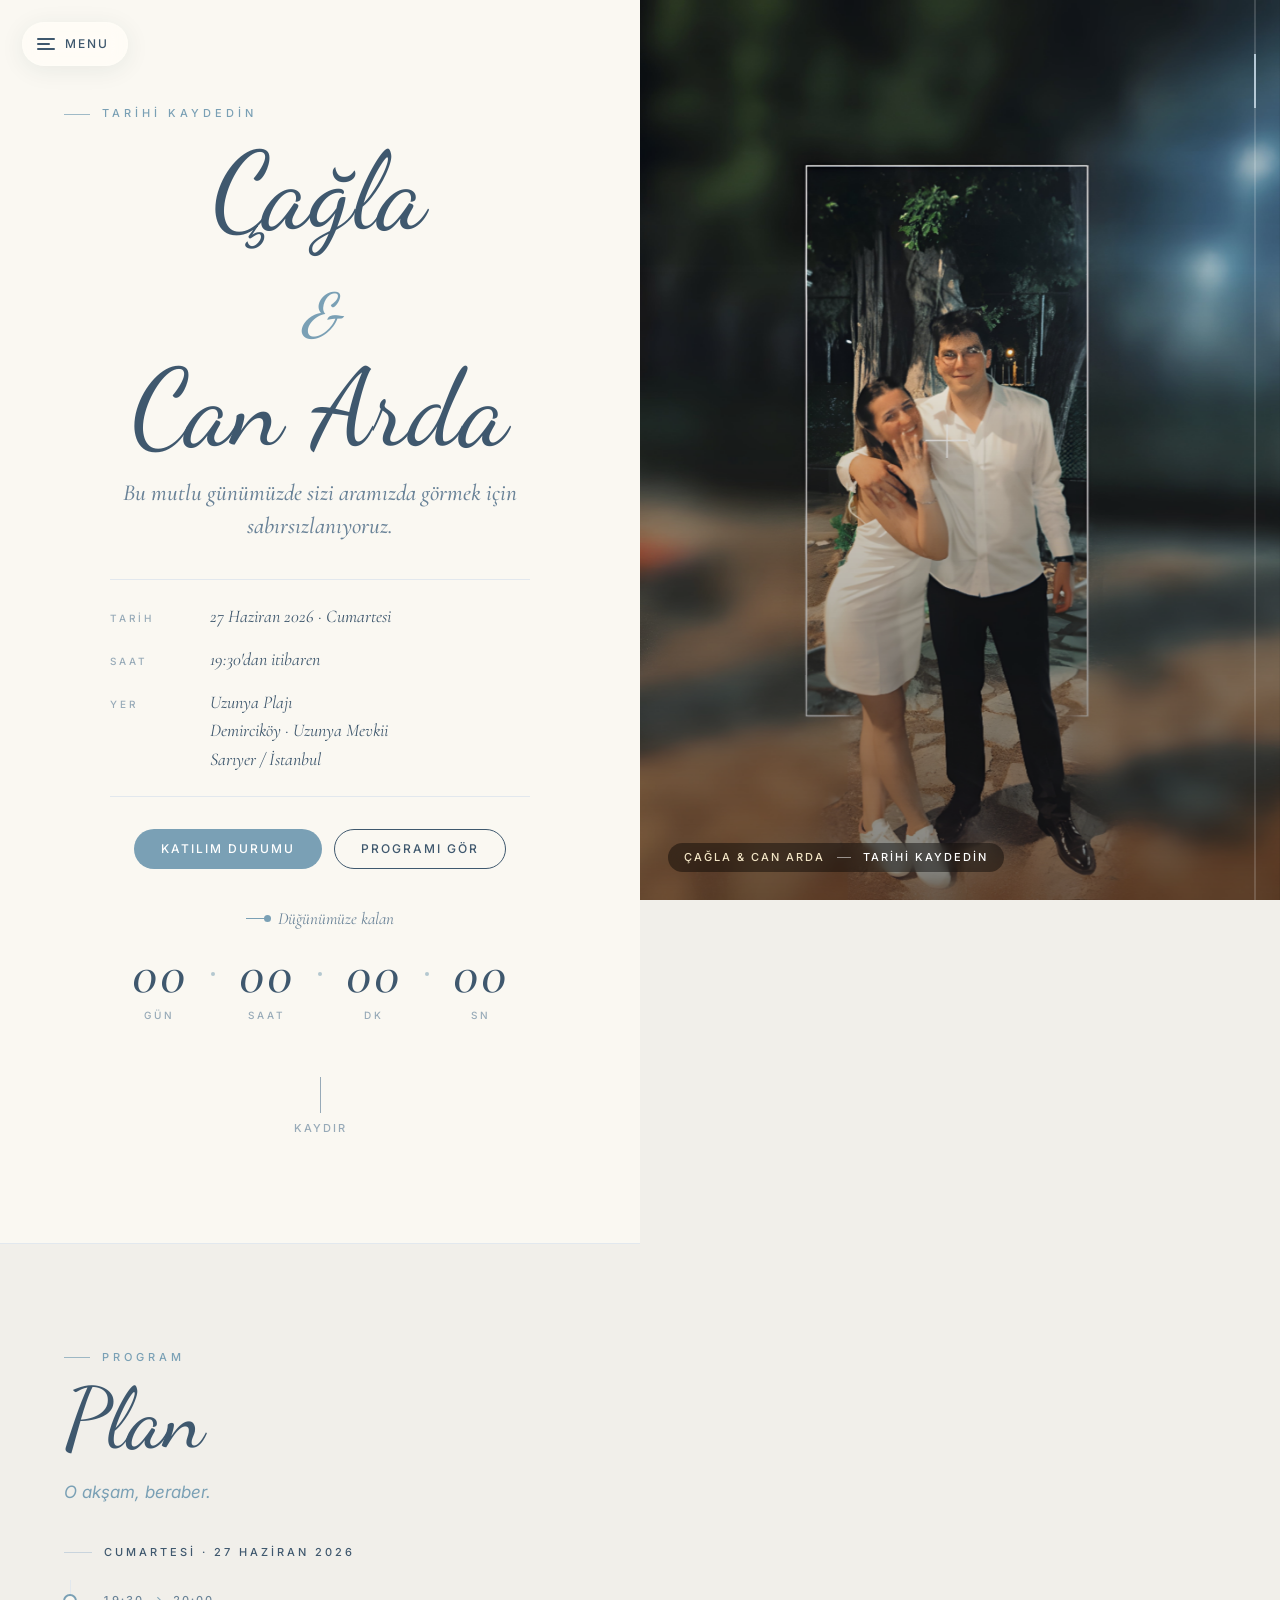
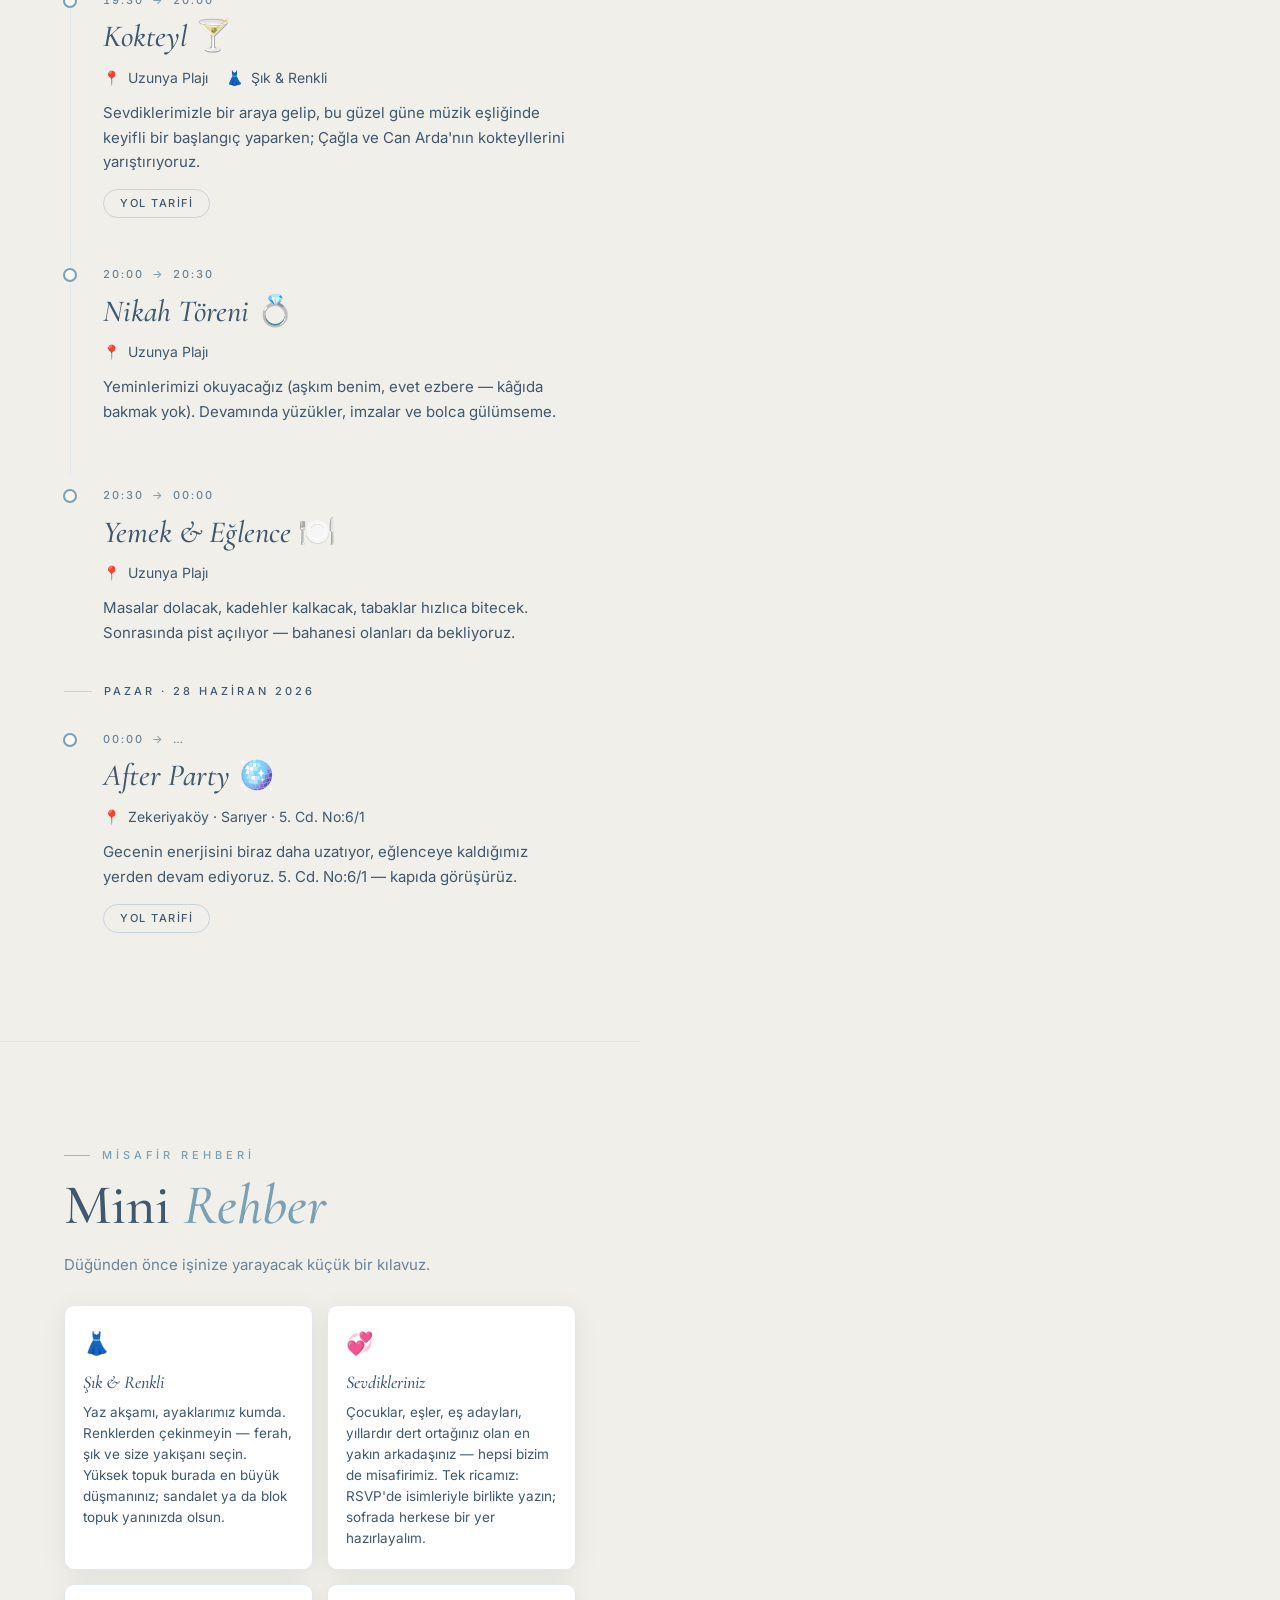
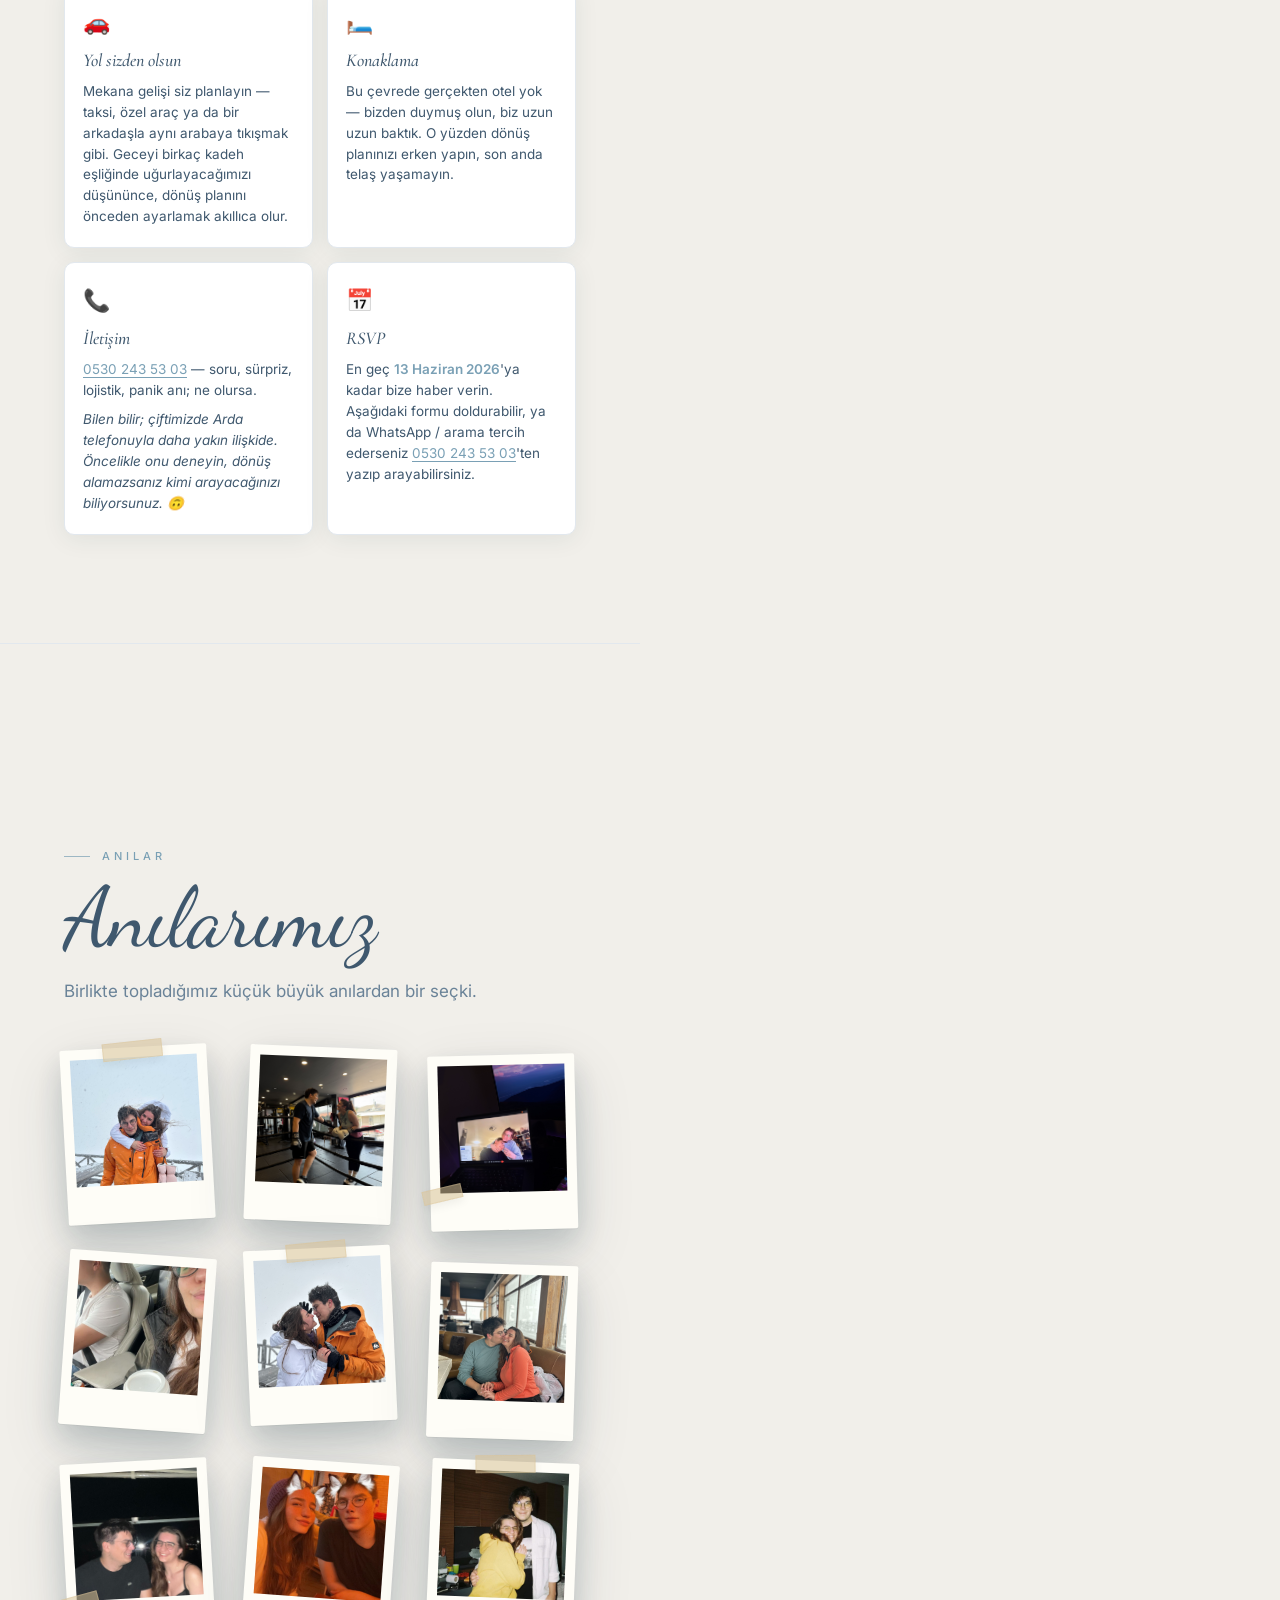
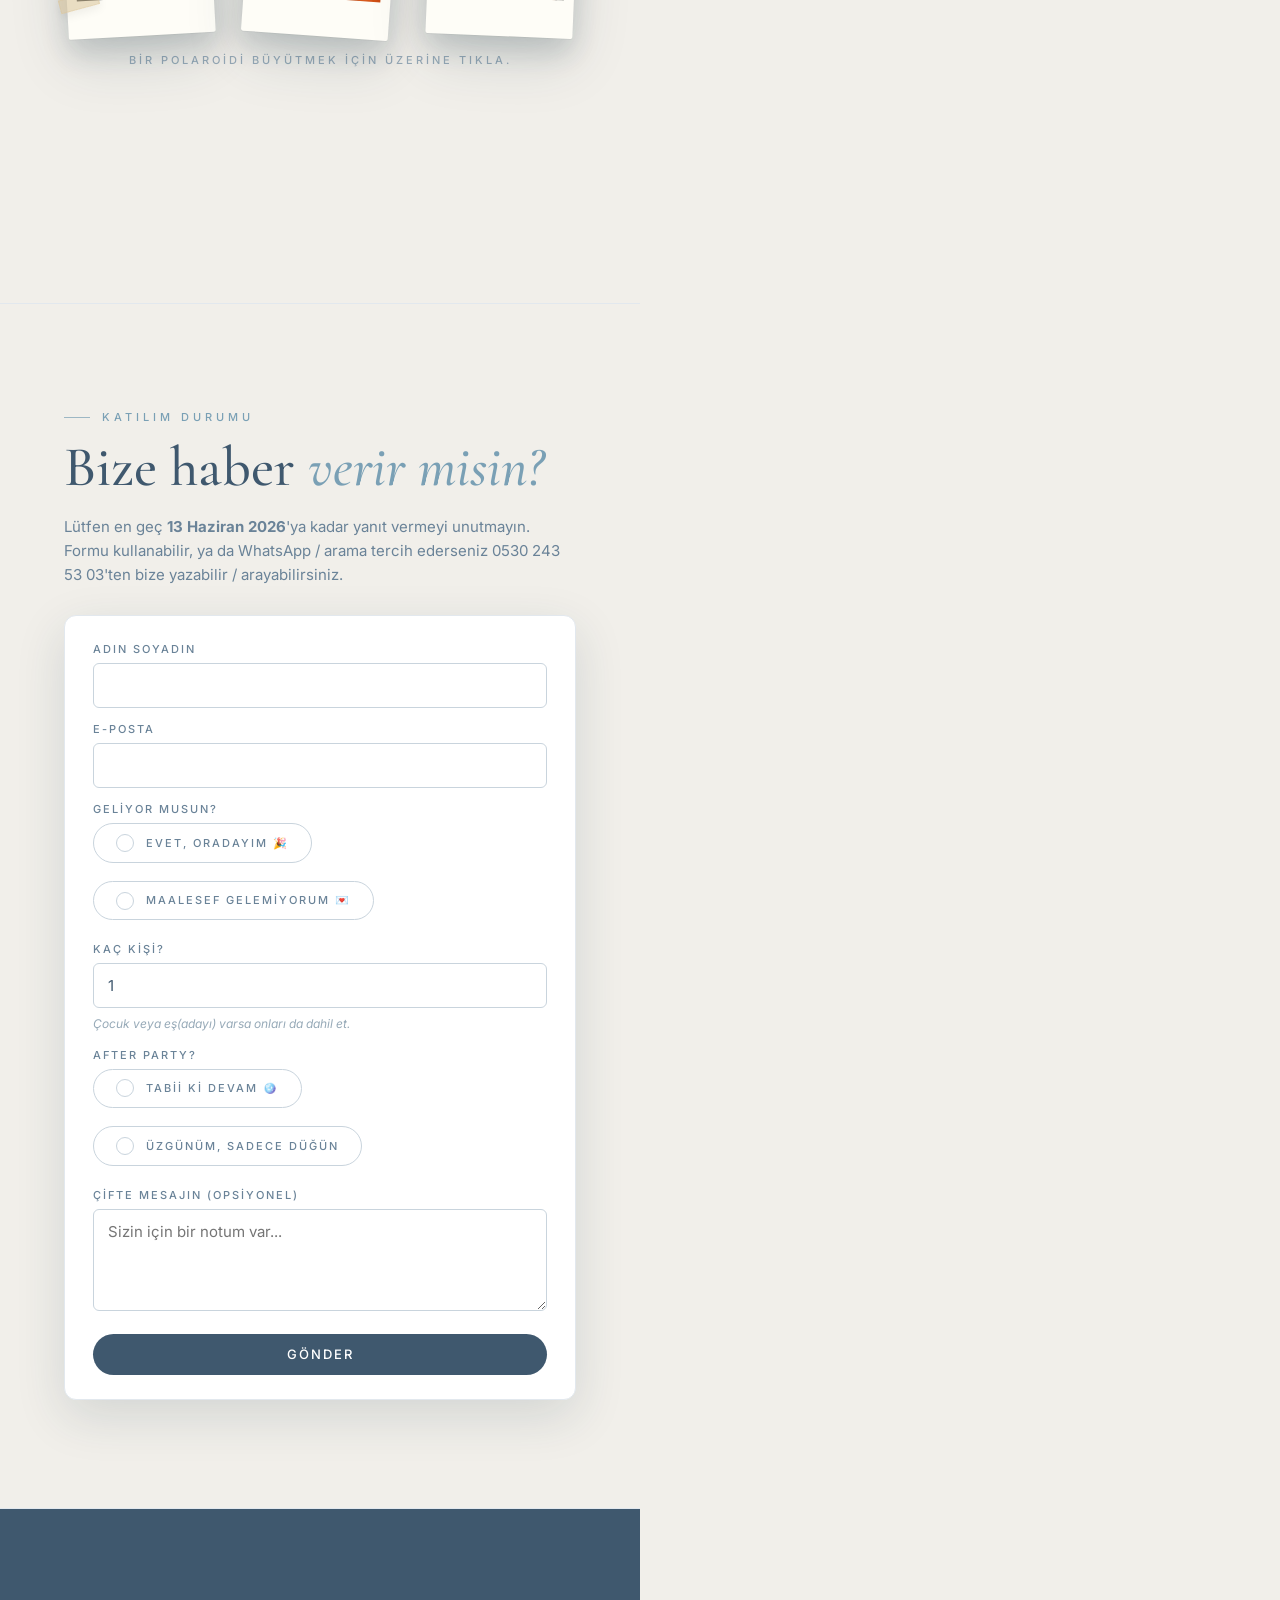
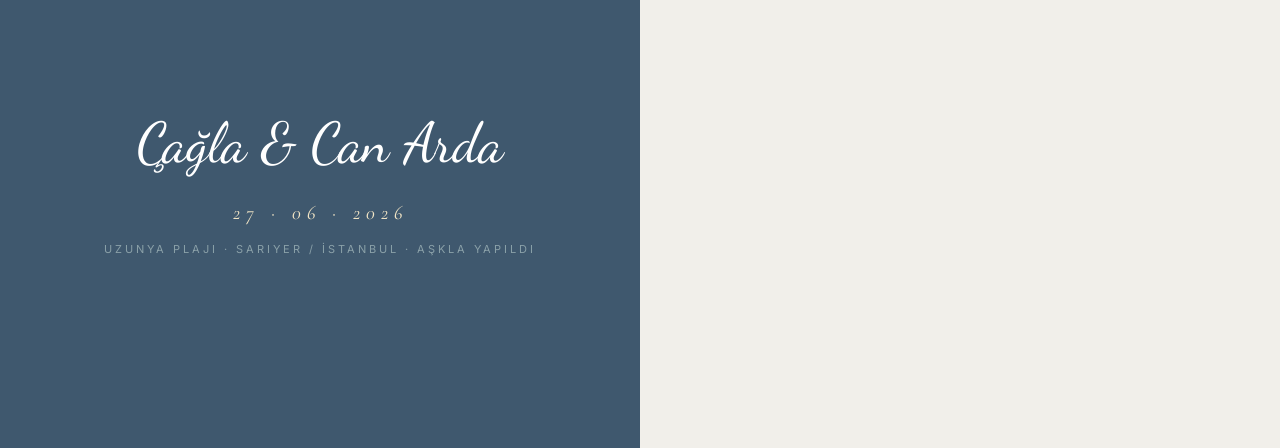
==== commit c92f24a9: "Point RSVP form at new Apps Script deployment Co-Authored-By: Claude Opus 4.7 (1M context) <noreply@" ====
--- a/index.html
+++ b/index.html
@@ -260,7 +260,7 @@
         <h2 class="h2">Bize haber <em>verir misin?</em></h2>
         <p class="lede small">Lütfen en geç <strong>13 Haziran 2026</strong>'ya kadar yanıt vermeyi unutmayın. Formu kullanabilir, ya da WhatsApp / arama tercih ederseniz <a href="https://wa.me/905302435303" target="_blank" rel="noopener">0530 243 53 03</a>'ten bize yazabilir / arayabilirsiniz.</p>
 
-        <form id="rsvpForm" class="rsvp-form" method="POST" action="https://script.google.com/macros/s/AKfycbzExbhchWUz3gZZ1Yx5iuYWdoj-qBa8pon9Gc-UeR-eORKwhUxz6y8oAeQzNirIC4ot/exec" novalidate>
+        <form id="rsvpForm" class="rsvp-form" method="POST" action="https://script.google.com/macros/s/AKfycbxSeRPzKVBY9xd6KZjJBF47Q8ko9ucemJKx8TykMGLm8uAjy3_seRfrNbxAoZUQOQpAFQ/exec" novalidate>
           <div aria-hidden="true" style="position:absolute;left:-9999px;top:-9999px;height:0;width:0;overflow:hidden" tabindex="-1">
             <label>Website<input type="text" name="website" tabindex="-1" autocomplete="off" /></label>
             <input type="hidden" name="check" id="r-check" value="" />
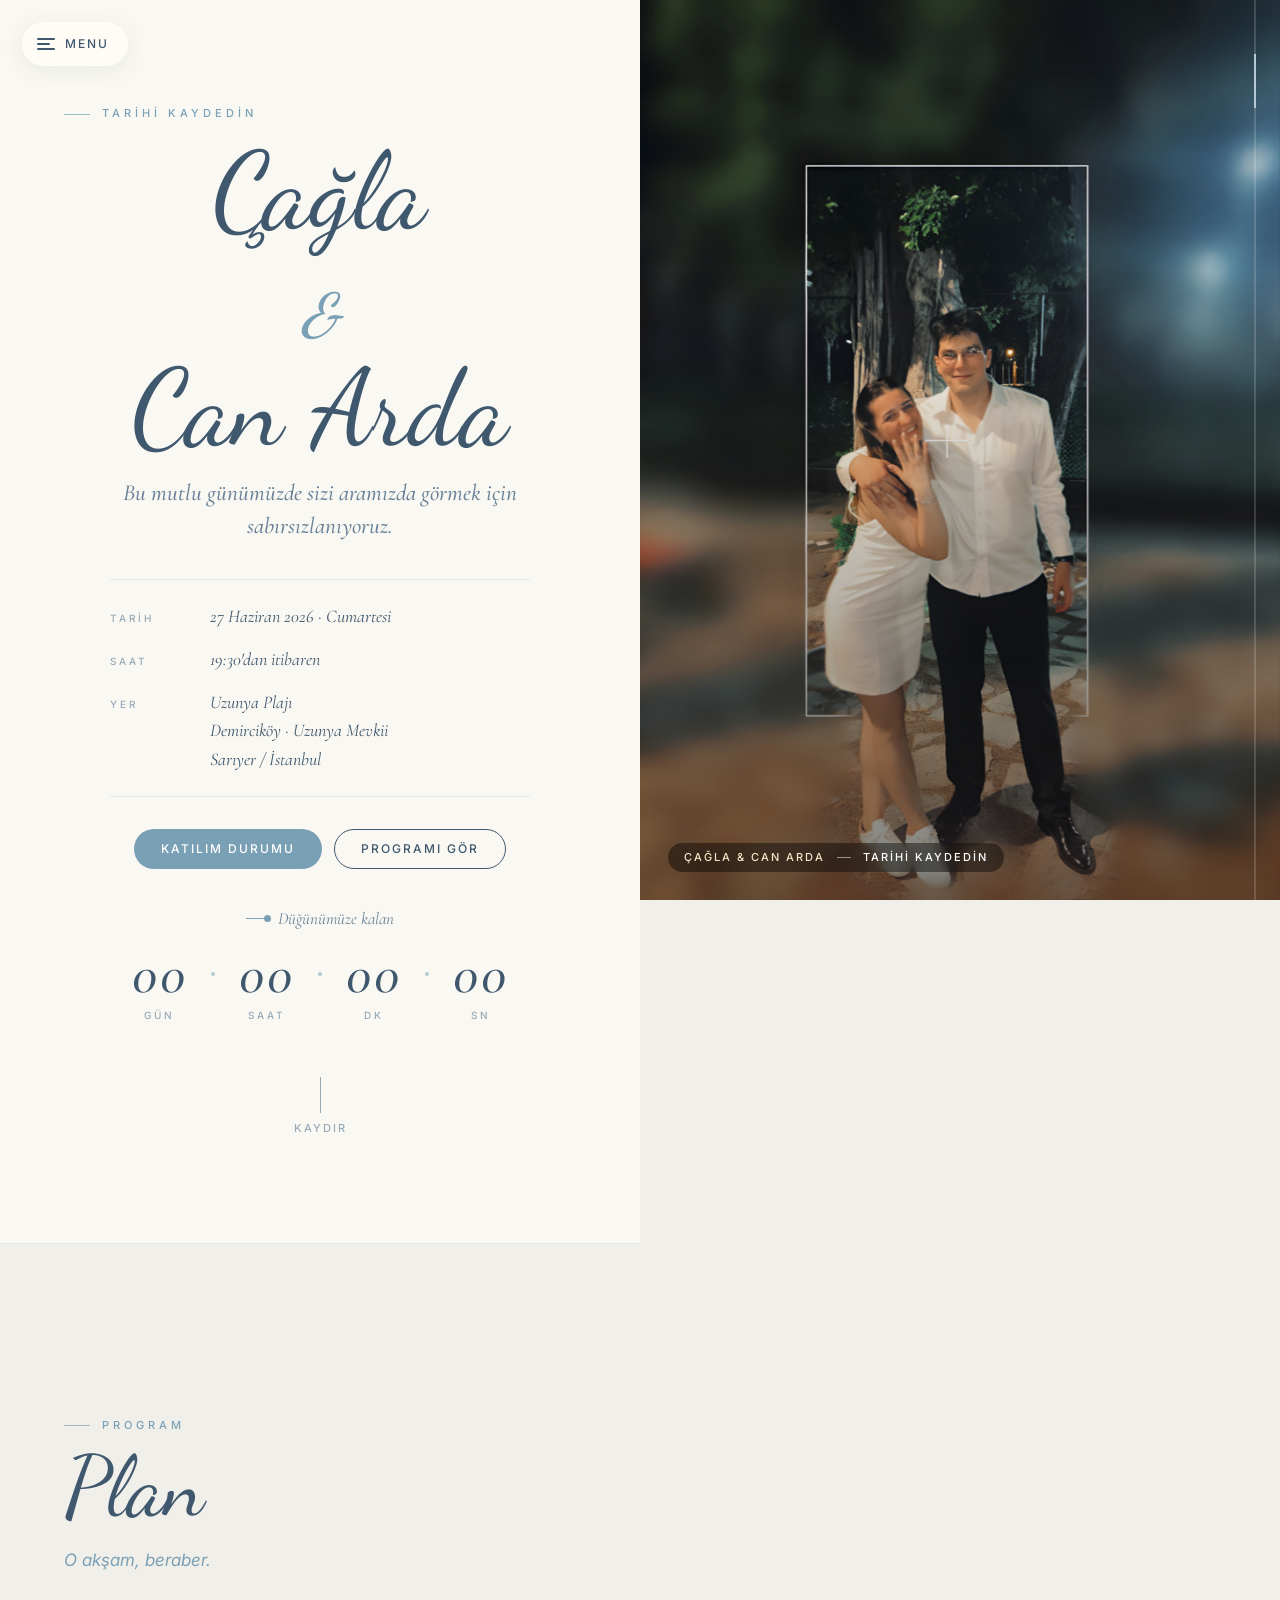
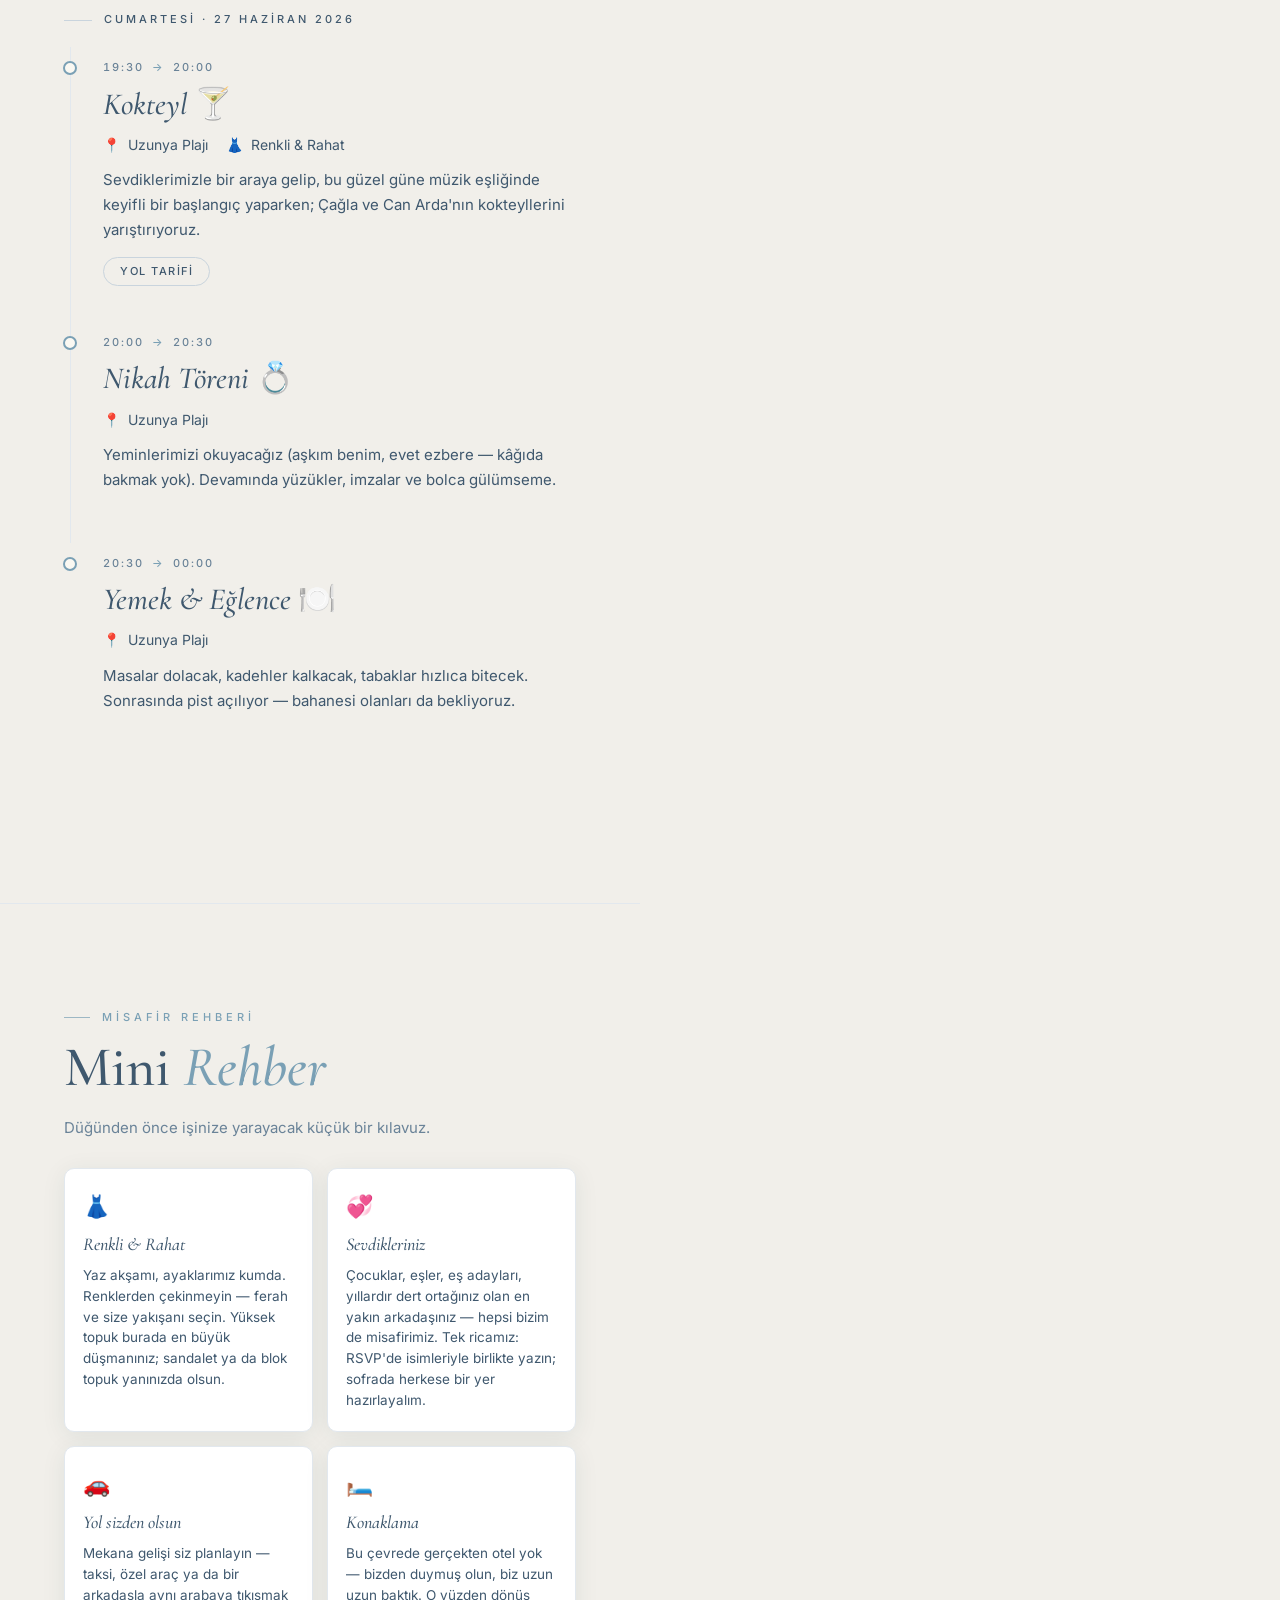
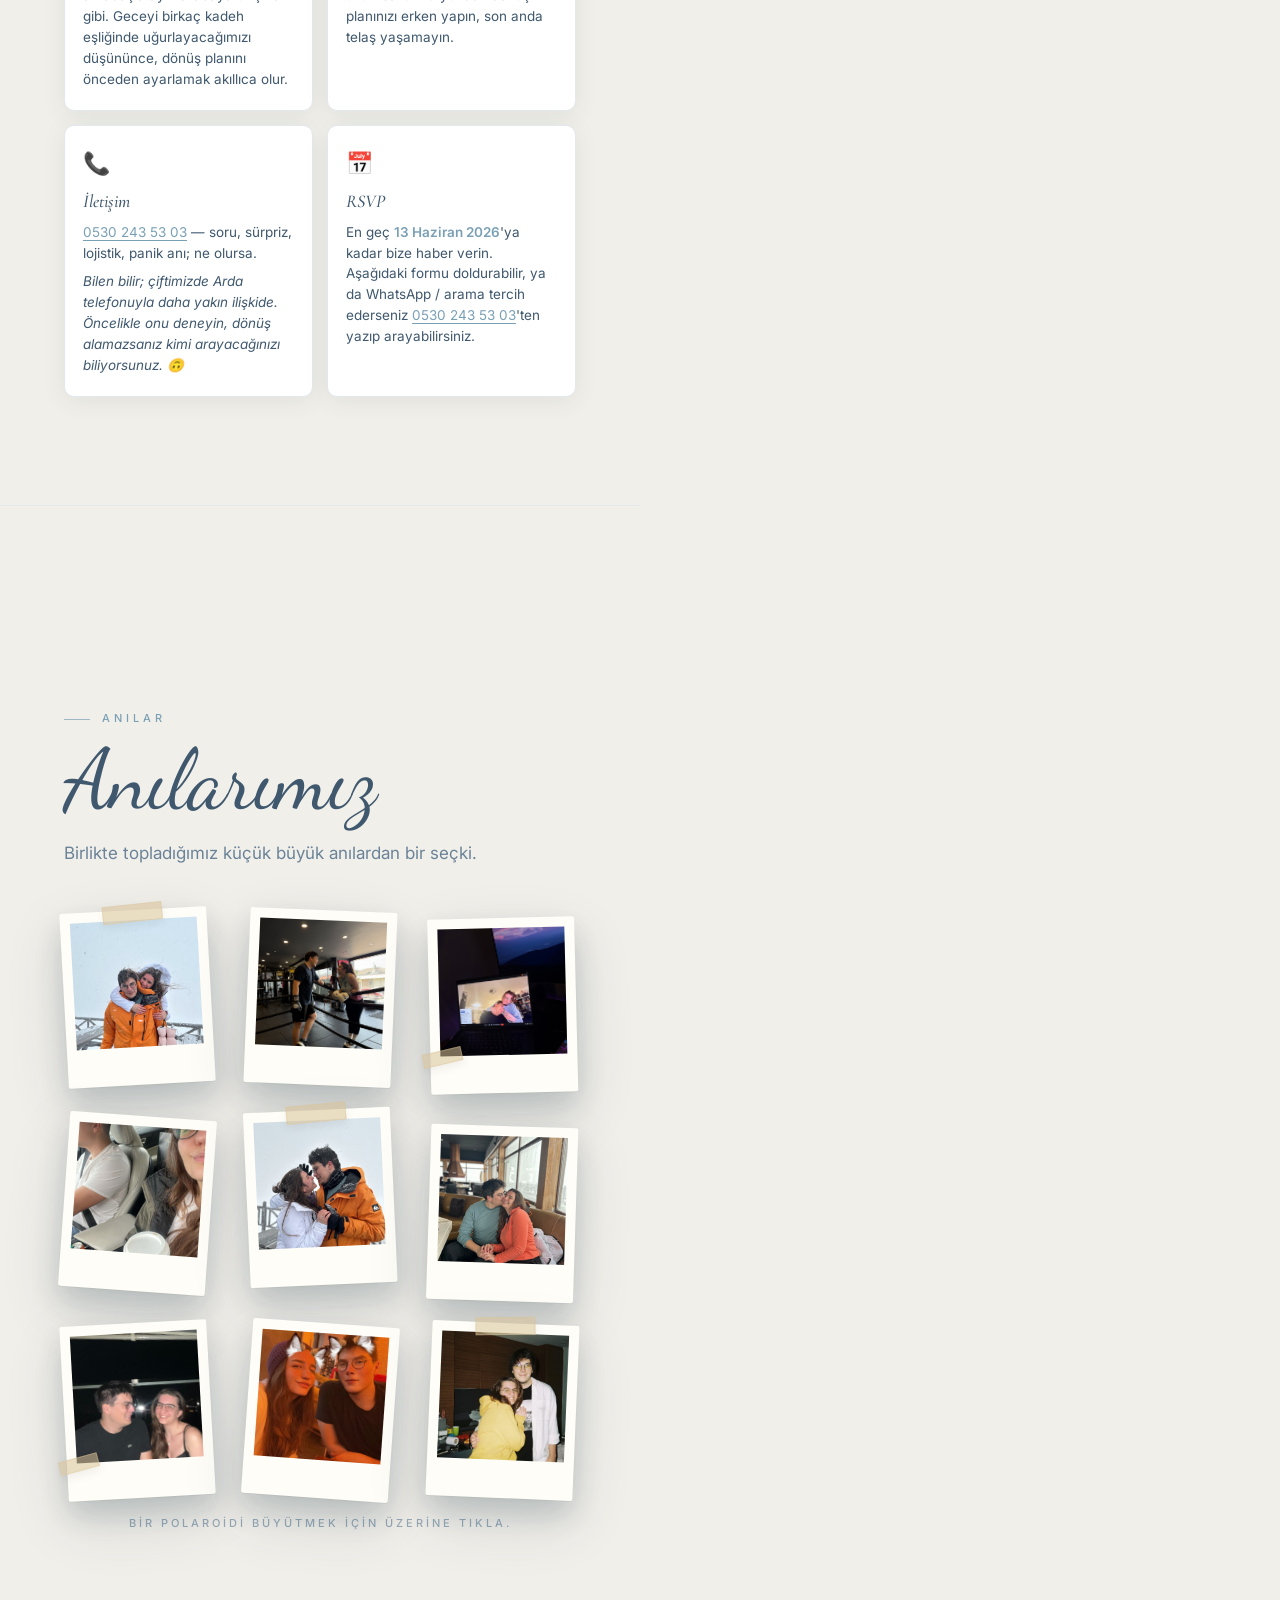
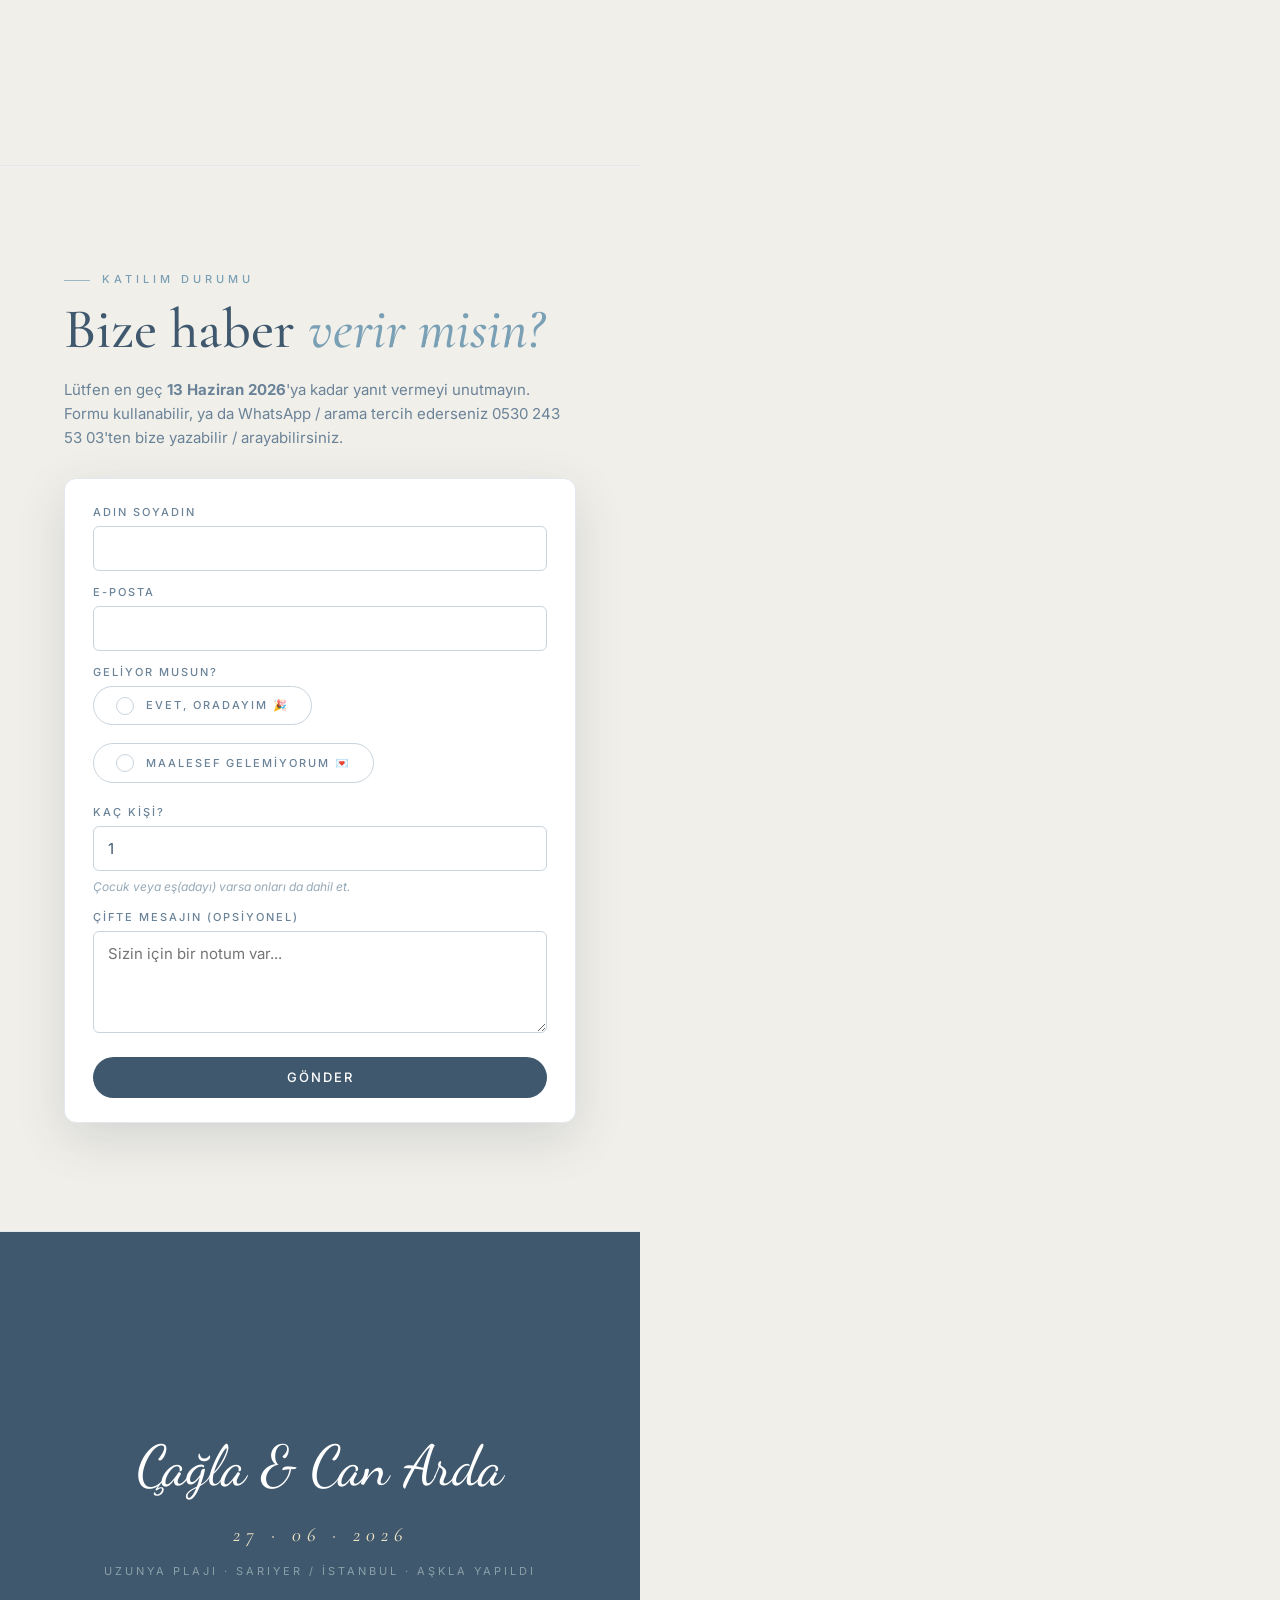
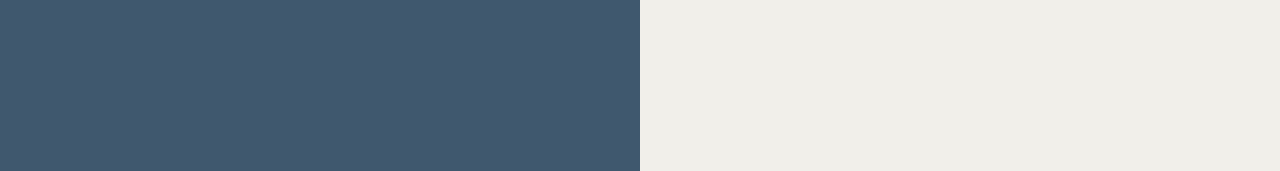
==== commit c773c2e9: "Remove After Party section and soften dress code wording - Drop the Sunday After Party event from th" ====
--- a/index.html
+++ b/index.html
@@ -127,7 +127,7 @@
             <h4 class="ev-title">Kokteyl <span class="emoji">🍸</span></h4>
             <ul class="ev-meta">
               <li><span class="ic">📍</span> Uzunya Plajı</li>
-              <li><span class="ic">👗</span> Şık &amp; Renkli</li>
+              <li><span class="ic">👗</span> Renkli &amp; Rahat</li>
             </ul>
             <p class="ev-desc">Sevdiklerimizle bir araya gelip, bu güzel güne müzik eşliğinde keyifli bir başlangıç yaparken; Çağla ve Can Arda'nın kokteyllerini yarıştırıyoruz.</p>
             <div class="ev-actions">
@@ -152,19 +152,6 @@
           </article>
         </div>
 
-        <h3 class="day">PAZAR · 28 HAZİRAN 2026</h3>
-        <div class="timeline">
-          <article class="ev anchor" data-img="image/IMG_0151 2.jpg">
-            <span class="dot"></span>
-            <div class="ev-time"><span>00:00</span><span class="t-arrow">→</span><span>…</span></div>
-            <h4 class="ev-title">After Party <span class="emoji">🪩</span></h4>
-            <ul class="ev-meta"><li><span class="ic">📍</span> Zekeriyaköy · Sarıyer · 5. Cd. No:6/1</li></ul>
-            <p class="ev-desc">Gecenin enerjisini biraz daha uzatıyor, eğlenceye kaldığımız yerden devam ediyoruz. 5. Cd. No:6/1 — kapıda görüşürüz.</p>
-            <div class="ev-actions">
-              <a target="_blank" rel="noopener" href="https://www.google.com/maps/dir/?api=1&destination=Zekeriyak%C3%B6y%205.%20Cd.%20No%3A6%2F1%2034450%20Sar%C4%B1yer">Yol Tarifi</a>
-            </div>
-          </article>
-        </div>
       </div>
     </section>
 
@@ -178,8 +165,8 @@
 
         <div class="mini-grid">
           <div class="mini">
-            <span class="mini-ic">👗</span><h3>Şık &amp; Renkli</h3>
-            <p>Yaz akşamı, ayaklarımız kumda. Renklerden çekinmeyin — ferah, şık ve size yakışanı seçin. Yüksek topuk burada en büyük düşmanınız; sandalet ya da blok topuk yanınızda olsun.</p>
+            <span class="mini-ic">👗</span><h3>Renkli &amp; Rahat</h3>
+            <p>Yaz akşamı, ayaklarımız kumda. Renklerden çekinmeyin — ferah ve size yakışanı seçin. Yüksek topuk burada en büyük düşmanınız; sandalet ya da blok topuk yanınızda olsun.</p>
           </div>
           <div class="mini">
             <span class="mini-ic">💞</span><h3>Sevdikleriniz</h3>
@@ -260,7 +247,7 @@
         <h2 class="h2">Bize haber <em>verir misin?</em></h2>
         <p class="lede small">Lütfen en geç <strong>13 Haziran 2026</strong>'ya kadar yanıt vermeyi unutmayın. Formu kullanabilir, ya da WhatsApp / arama tercih ederseniz <a href="https://wa.me/905302435303" target="_blank" rel="noopener">0530 243 53 03</a>'ten bize yazabilir / arayabilirsiniz.</p>
 
-        <form id="rsvpForm" class="rsvp-form" method="POST" action="https://script.google.com/macros/s/AKfycbxSeRPzKVBY9xd6KZjJBF47Q8ko9ucemJKx8TykMGLm8uAjy3_seRfrNbxAoZUQOQpAFQ/exec" novalidate>
+        <form id="rsvpForm" class="rsvp-form" method="POST" action="https://script.google.com/macros/s/AKfycbzJWeQwZvek57xGbm2Tlp-MrV8BAb-0J1eAg9z9_UUEyT84TzjZDfZNo34kuVkoqc8h9Q/exec" novalidate>
           <div aria-hidden="true" style="position:absolute;left:-9999px;top:-9999px;height:0;width:0;overflow:hidden" tabindex="-1">
             <label>Website<input type="text" name="website" tabindex="-1" autocomplete="off" /></label>
             <input type="hidden" name="check" id="r-check" value="" />
@@ -285,13 +272,6 @@
             <span class="label-as-legend">Diğer misafirlerin isimleri</span>
             <div class="guest-inputs" id="guestInputs"></div>
           </div>
-          <div class="field" id="afterPartyField">
-            <span class="label-as-legend">After Party?</span>
-            <div class="radio-row">
-              <label class="radio"><input type="radio" name="afterparty" value="yes" /><span>Tabii ki devam 🪩</span></label>
-              <label class="radio"><input type="radio" name="afterparty" value="no" /><span>Üzgünüm, sadece düğün</span></label>
-            </div>
-          </div>
           <div class="field"><label for="r-msg">Çifte mesajın (opsiyonel)</label>
             <textarea id="r-msg" name="message" rows="4" placeholder="Sizin için bir notum var..."></textarea></div>
           <button class="submit" type="submit">Gönder</button>
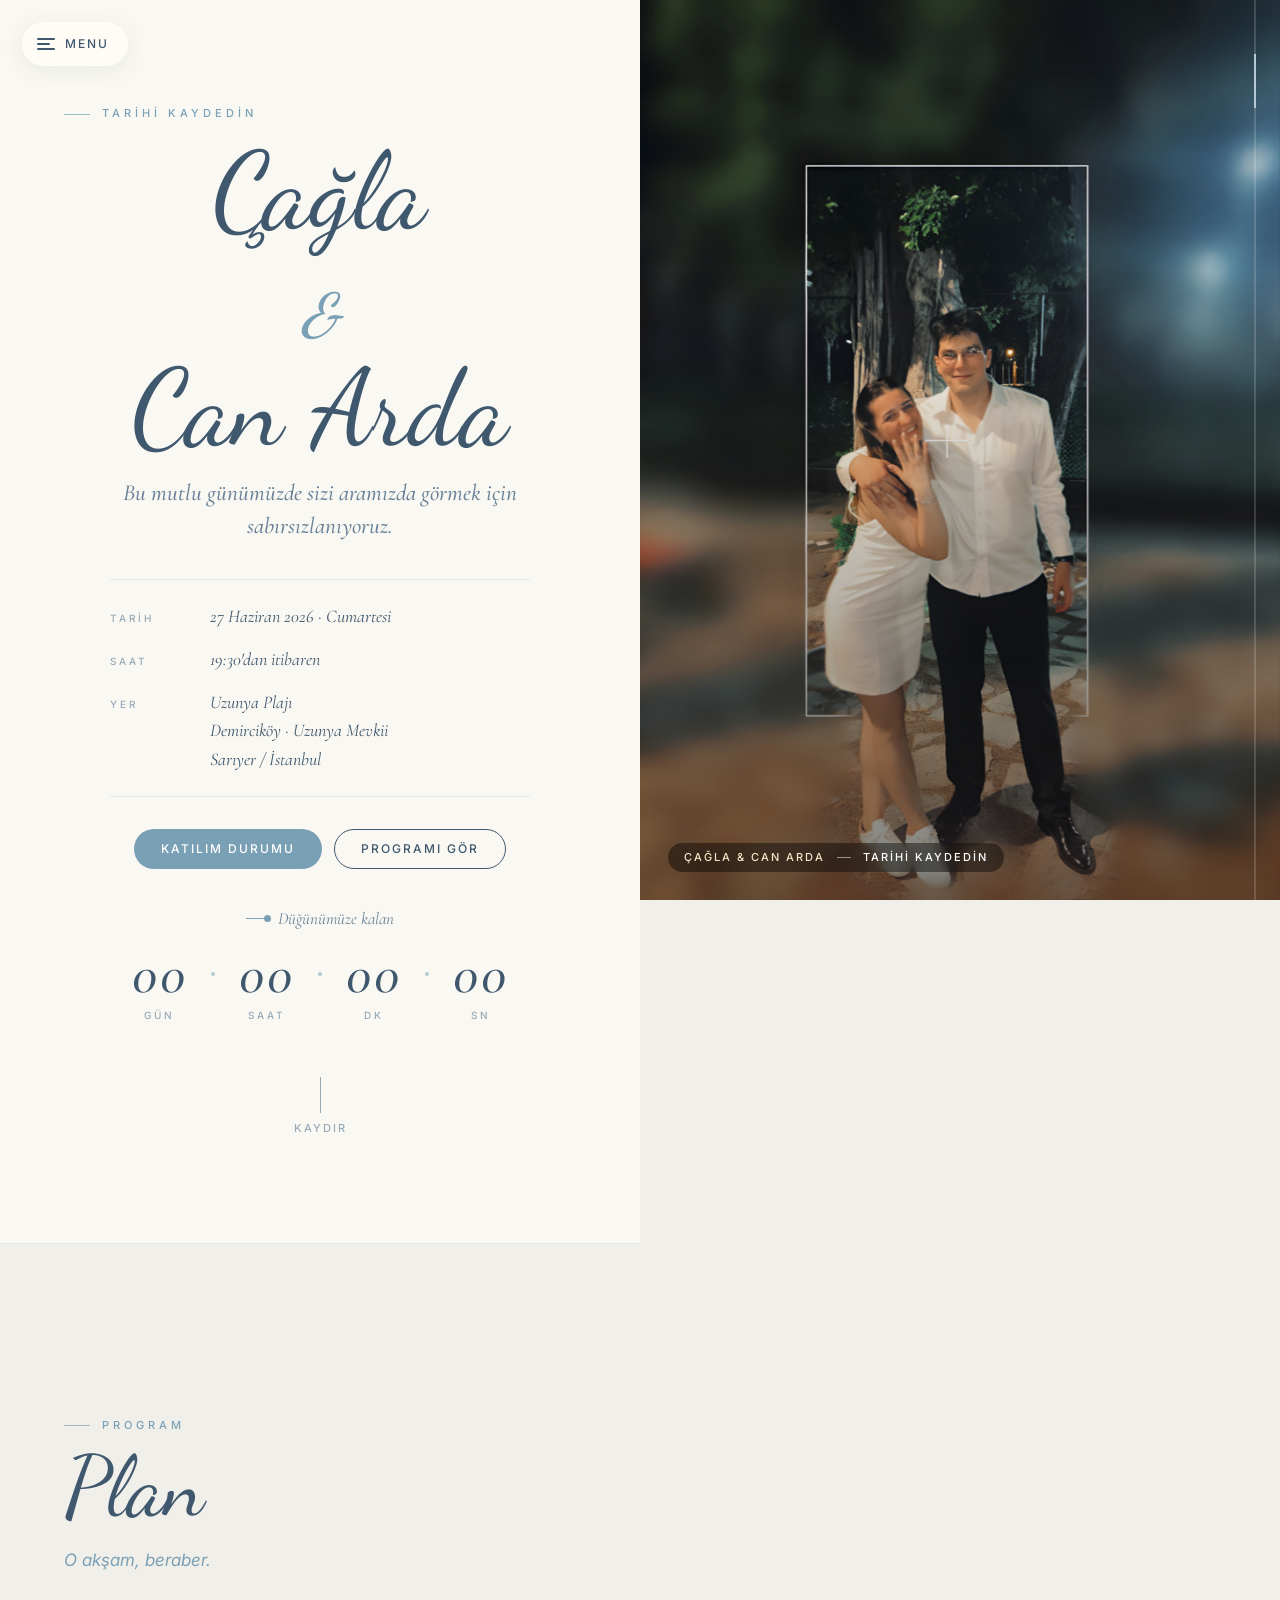
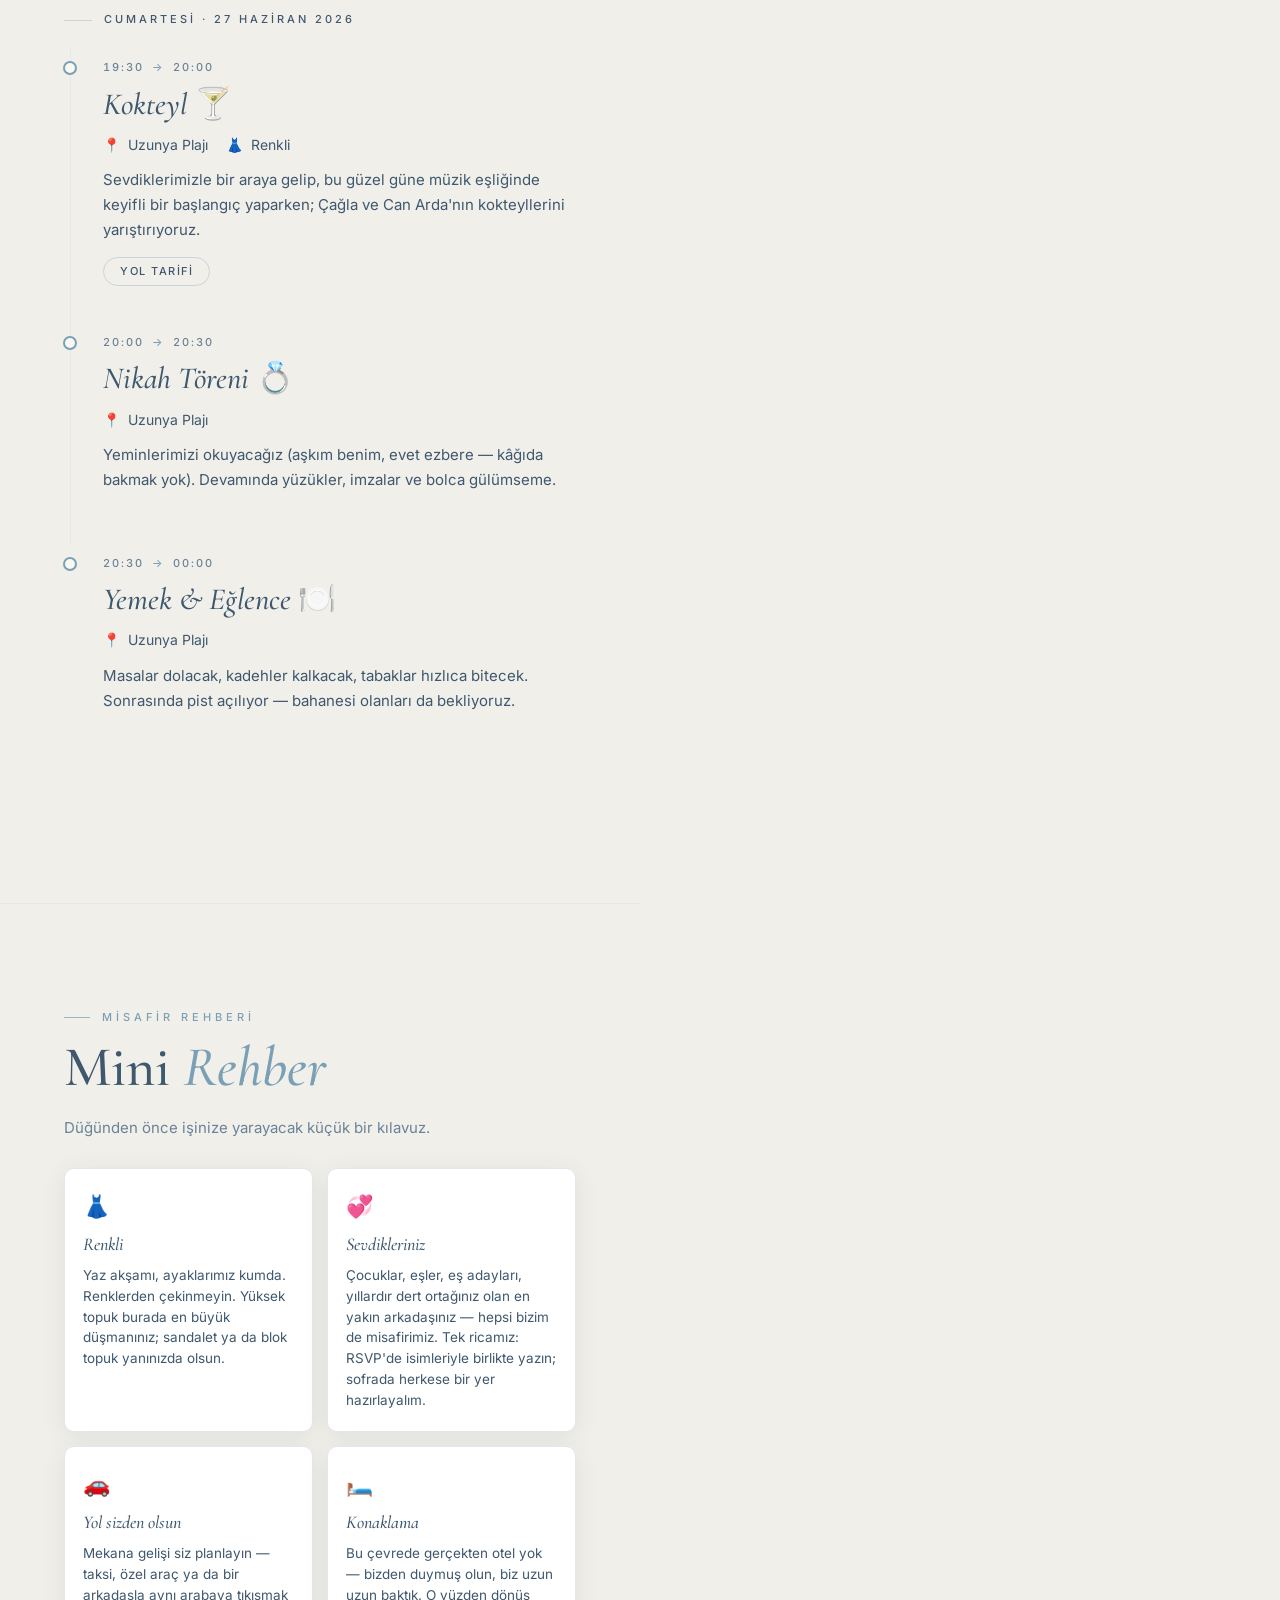
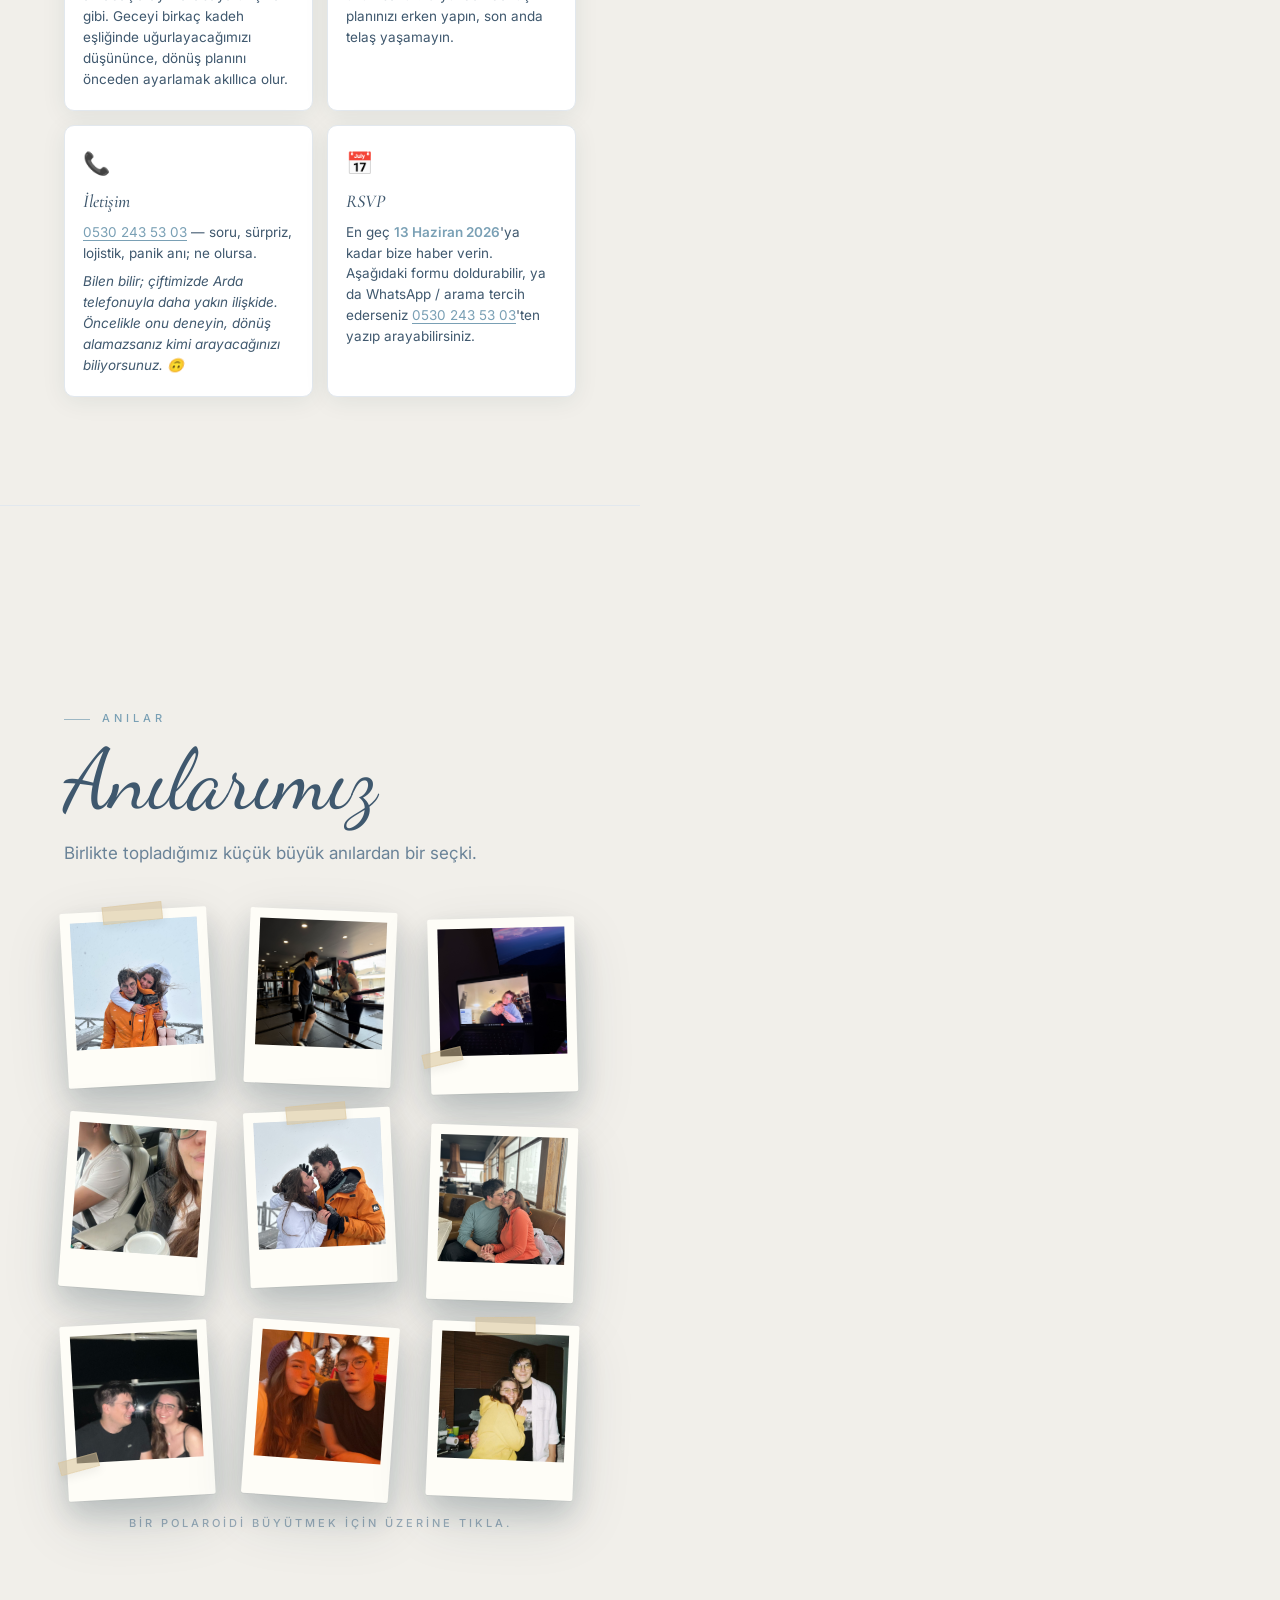
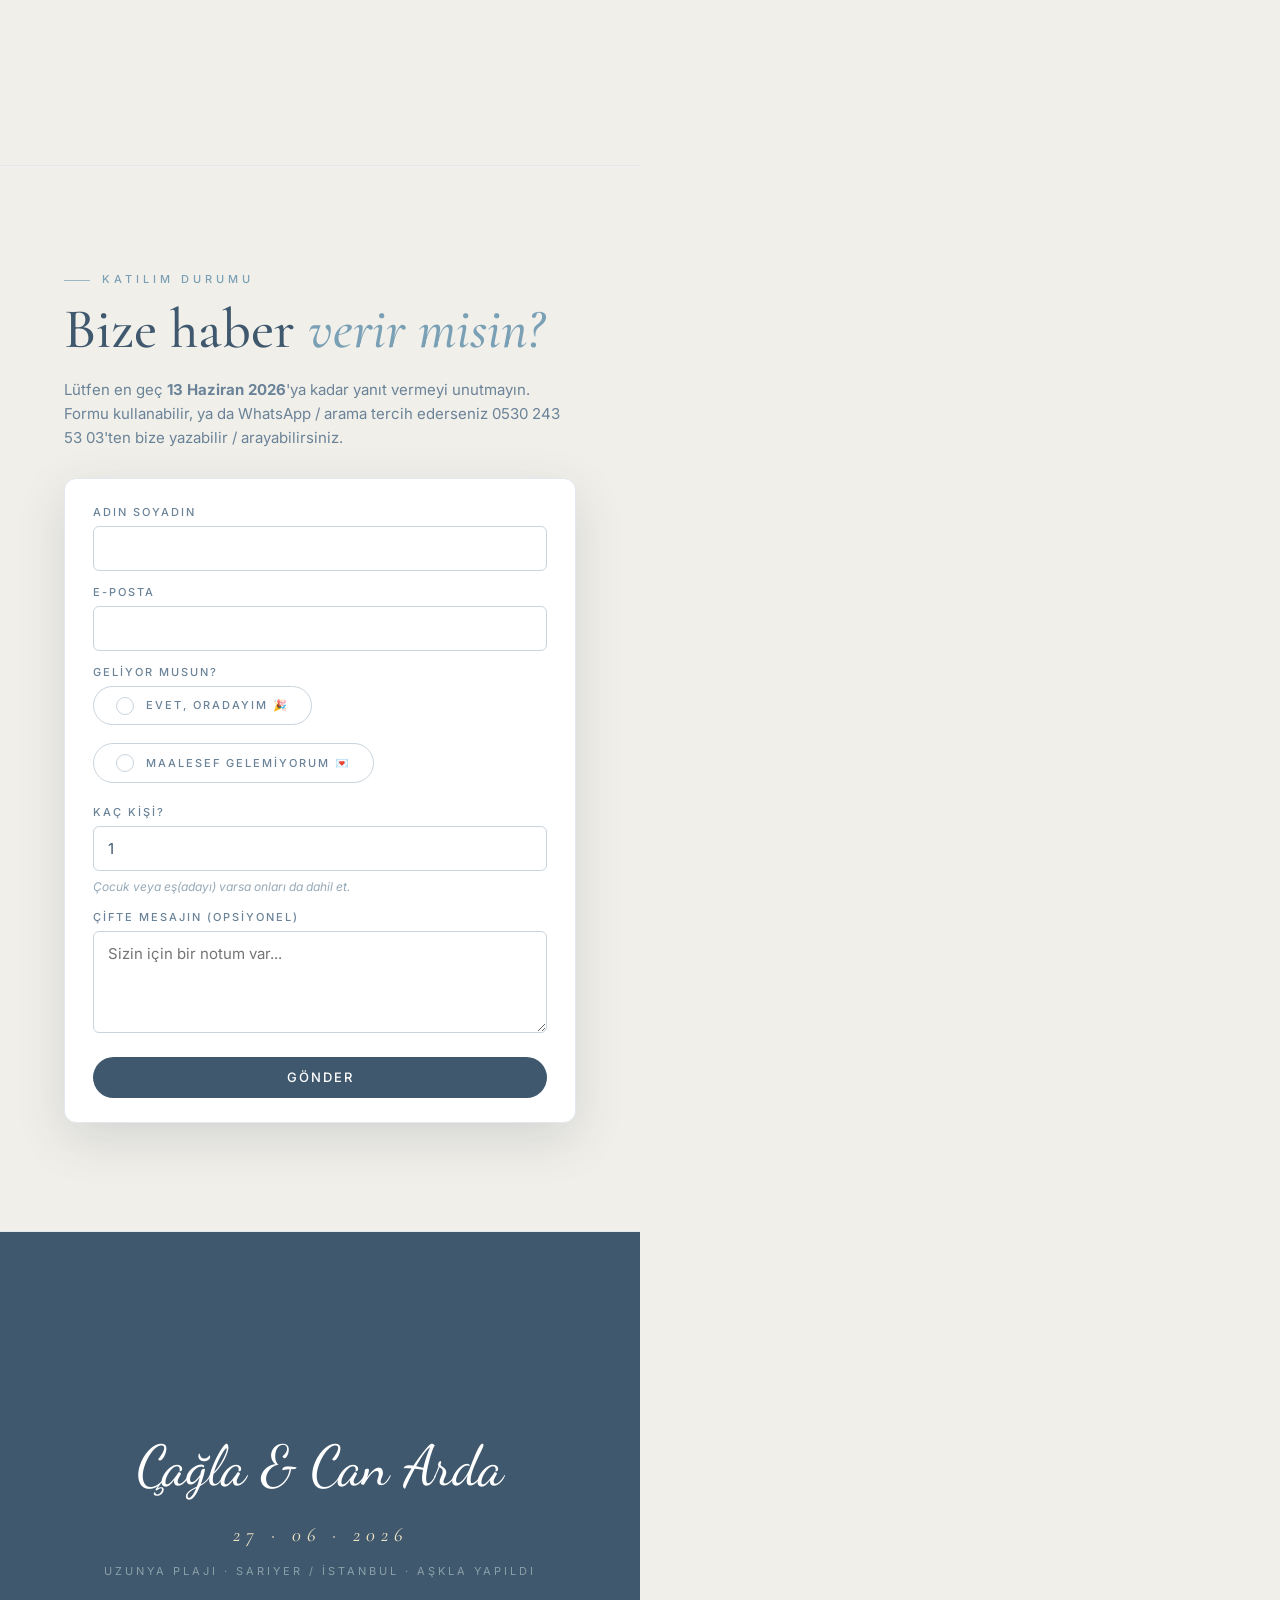
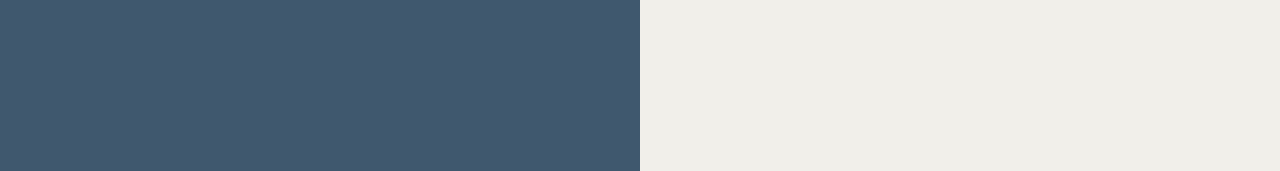
==== commit 5117cbdc: "Tone down dress code copy — just "Renkli" Co-Authored-By: Claude Opus 4.7 (1M context) <noreply@anth" ====
--- a/index.html
+++ b/index.html
@@ -127,7 +127,7 @@
             <h4 class="ev-title">Kokteyl <span class="emoji">🍸</span></h4>
             <ul class="ev-meta">
               <li><span class="ic">📍</span> Uzunya Plajı</li>
-              <li><span class="ic">👗</span> Renkli &amp; Rahat</li>
+              <li><span class="ic">👗</span> Renkli</li>
             </ul>
             <p class="ev-desc">Sevdiklerimizle bir araya gelip, bu güzel güne müzik eşliğinde keyifli bir başlangıç yaparken; Çağla ve Can Arda'nın kokteyllerini yarıştırıyoruz.</p>
             <div class="ev-actions">
@@ -165,8 +165,8 @@
 
         <div class="mini-grid">
           <div class="mini">
-            <span class="mini-ic">👗</span><h3>Renkli &amp; Rahat</h3>
-            <p>Yaz akşamı, ayaklarımız kumda. Renklerden çekinmeyin — ferah ve size yakışanı seçin. Yüksek topuk burada en büyük düşmanınız; sandalet ya da blok topuk yanınızda olsun.</p>
+            <span class="mini-ic">👗</span><h3>Renkli</h3>
+            <p>Yaz akşamı, ayaklarımız kumda. Renklerden çekinmeyin. Yüksek topuk burada en büyük düşmanınız; sandalet ya da blok topuk yanınızda olsun.</p>
           </div>
           <div class="mini">
             <span class="mini-ic">💞</span><h3>Sevdikleriniz</h3>
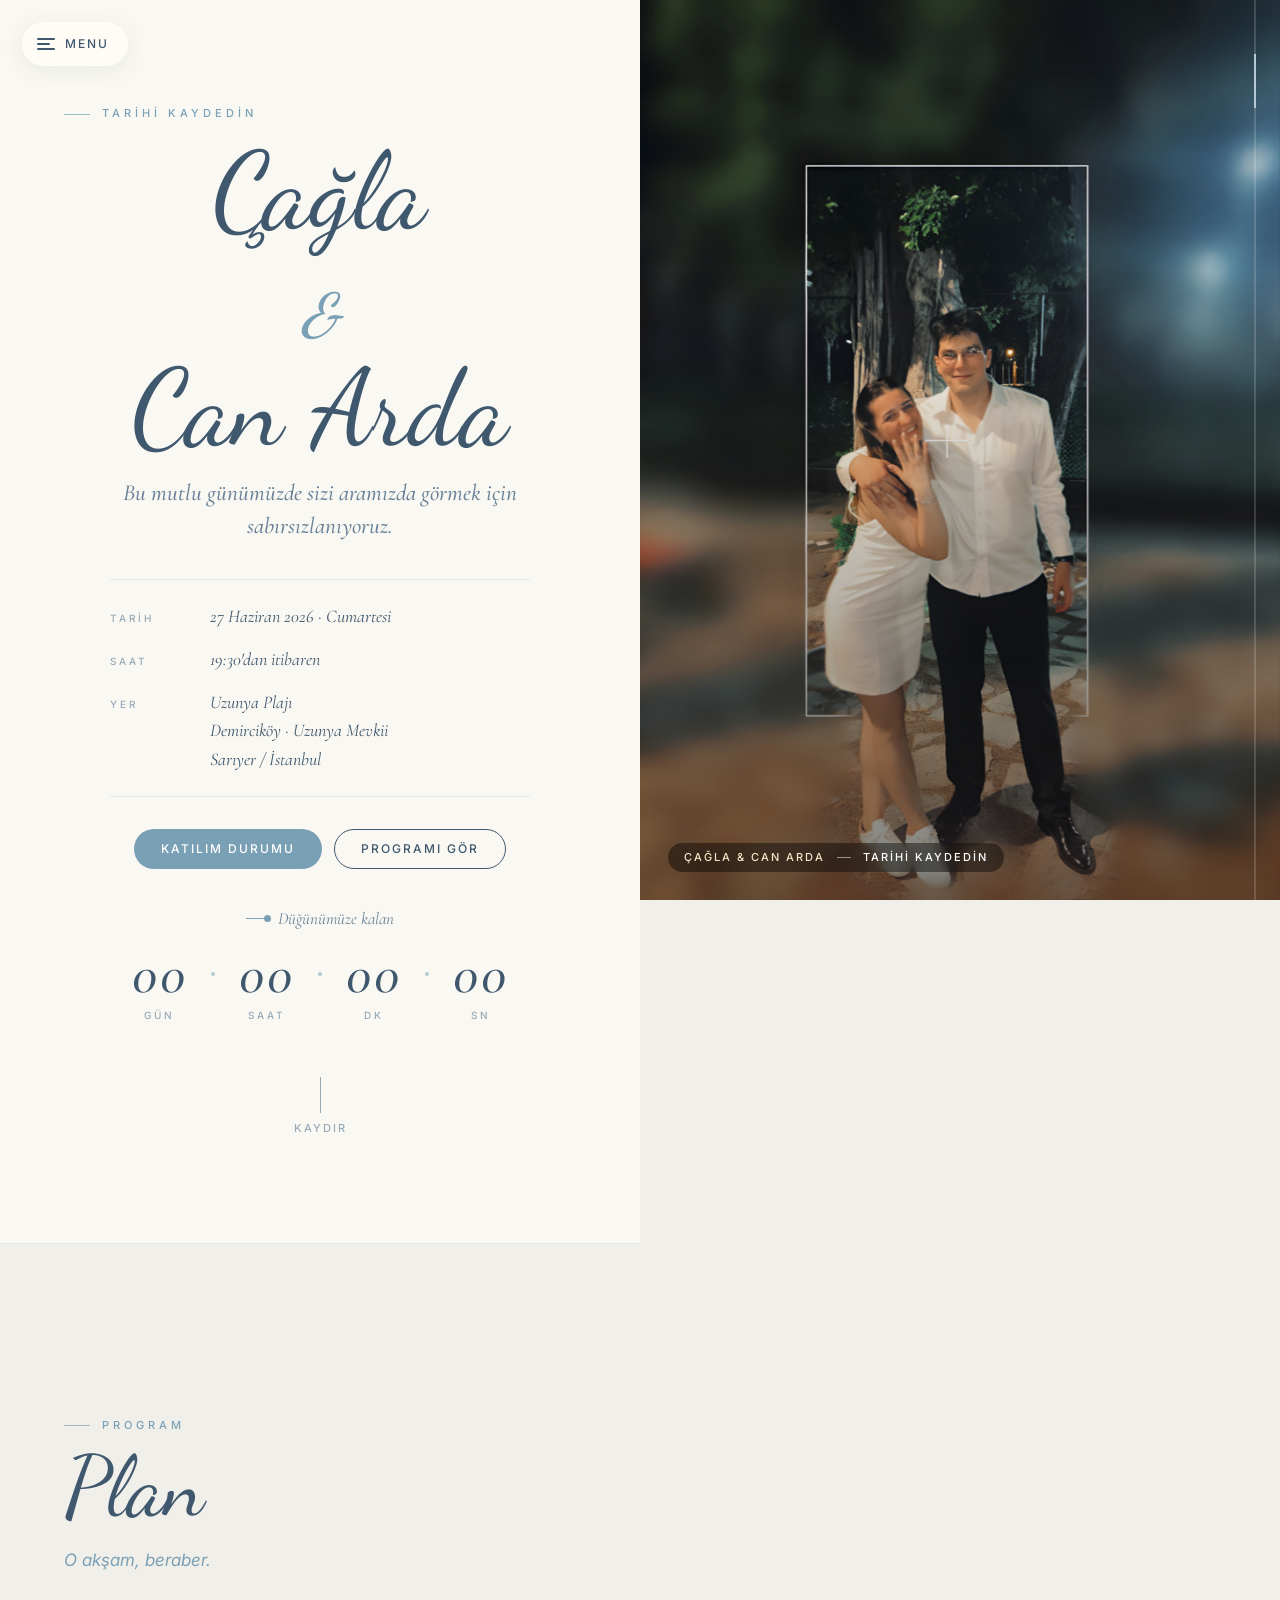
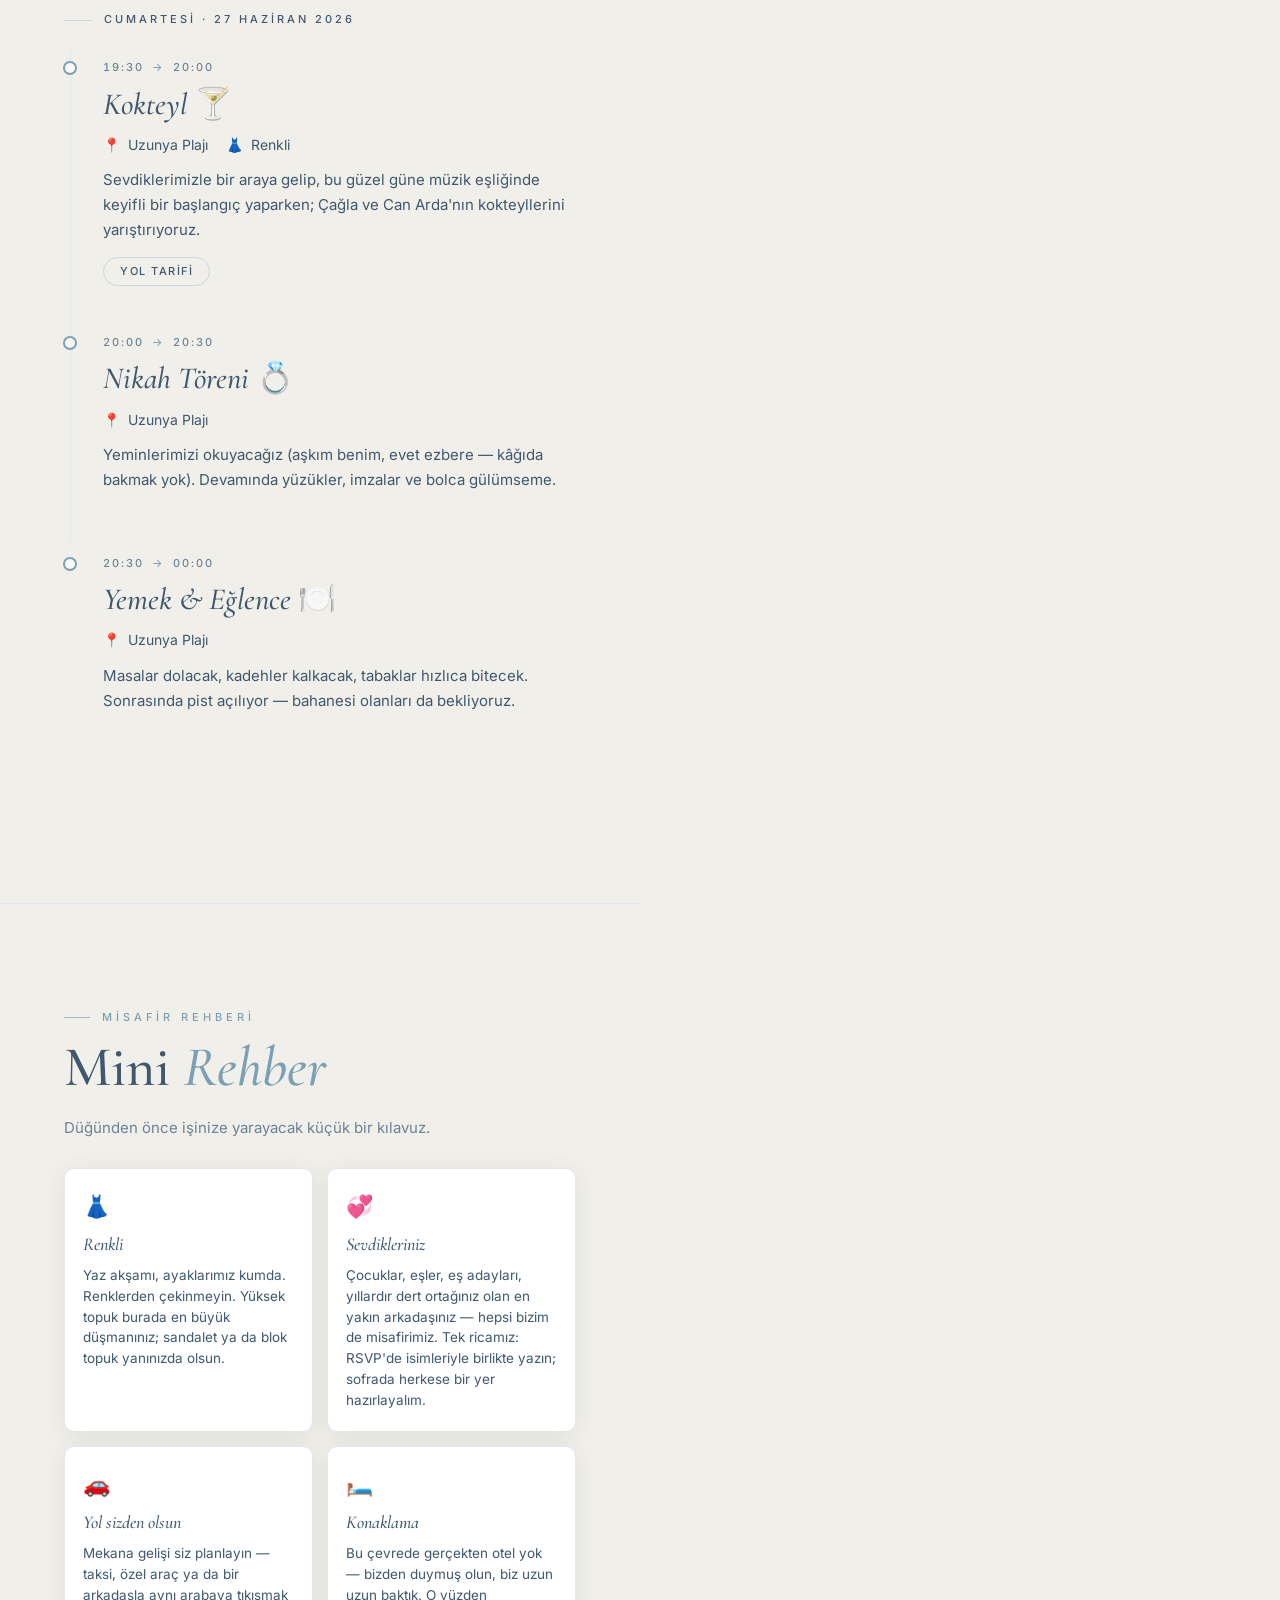
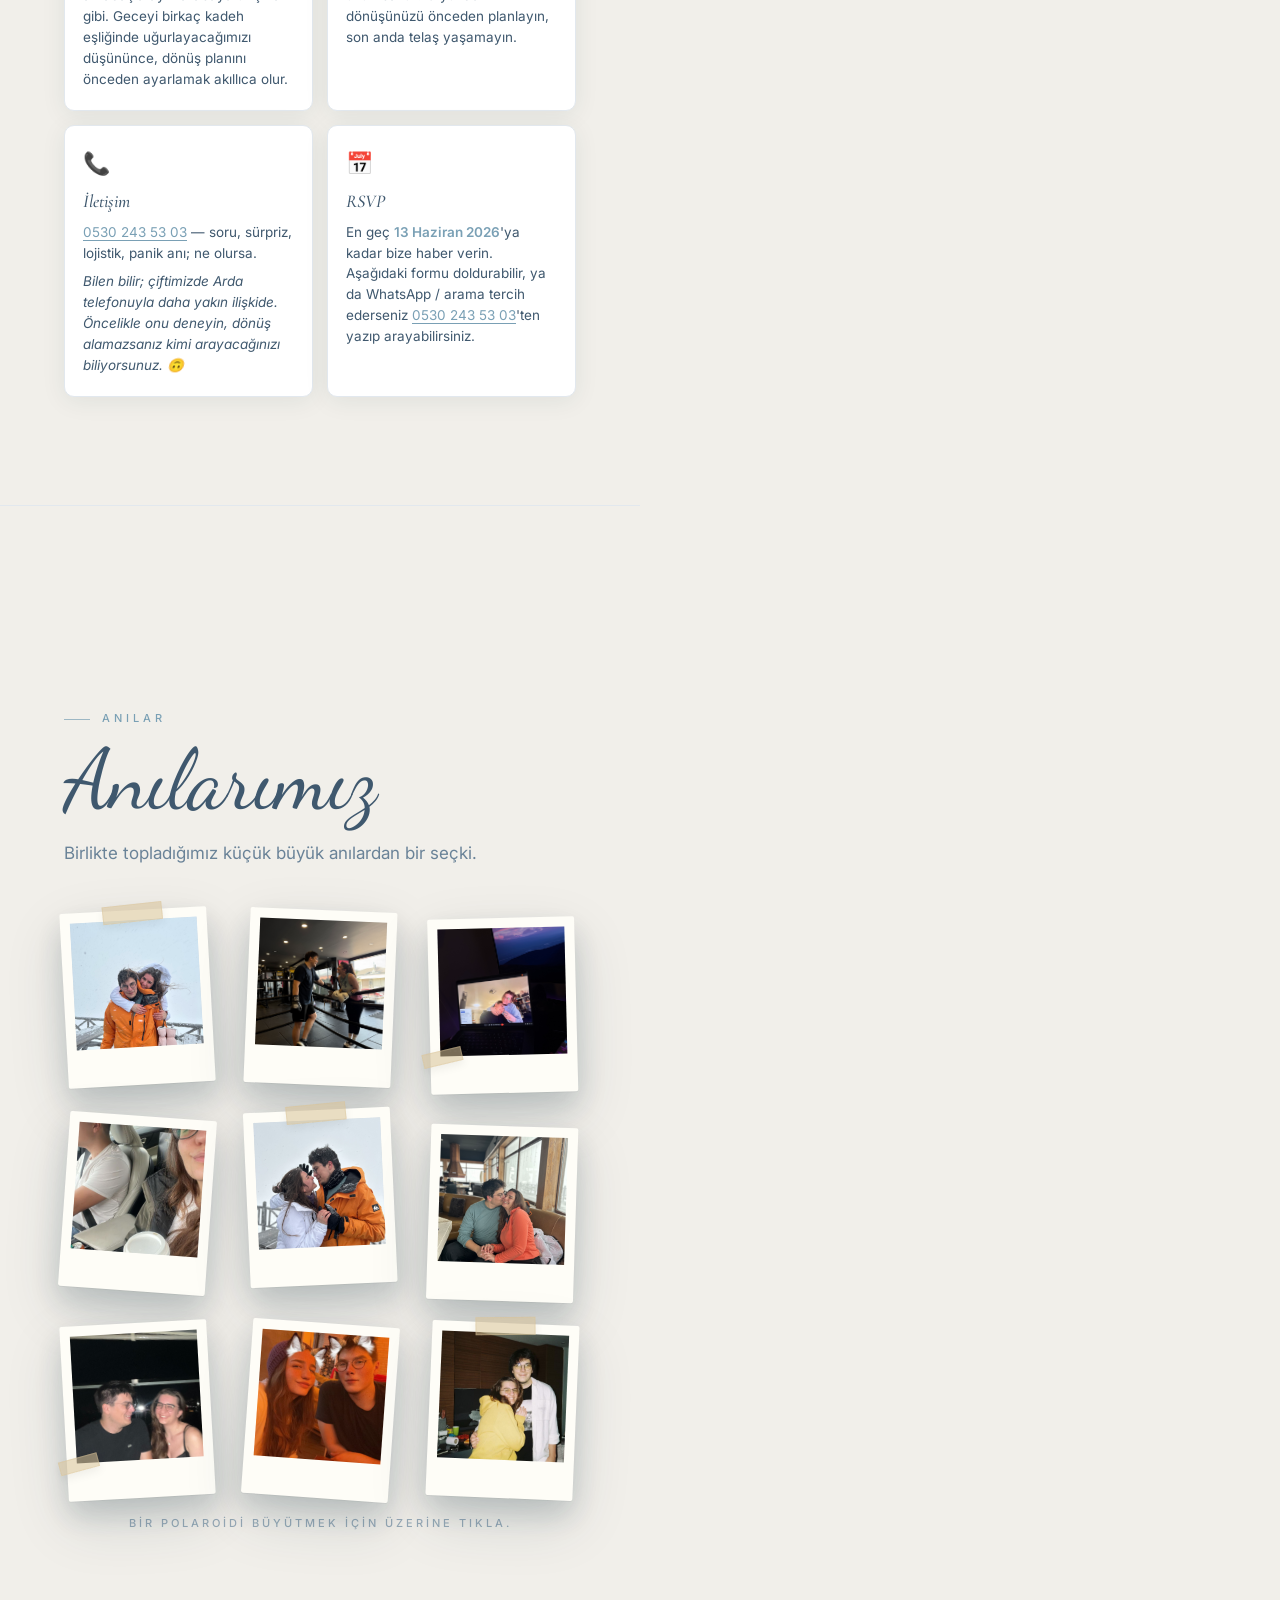
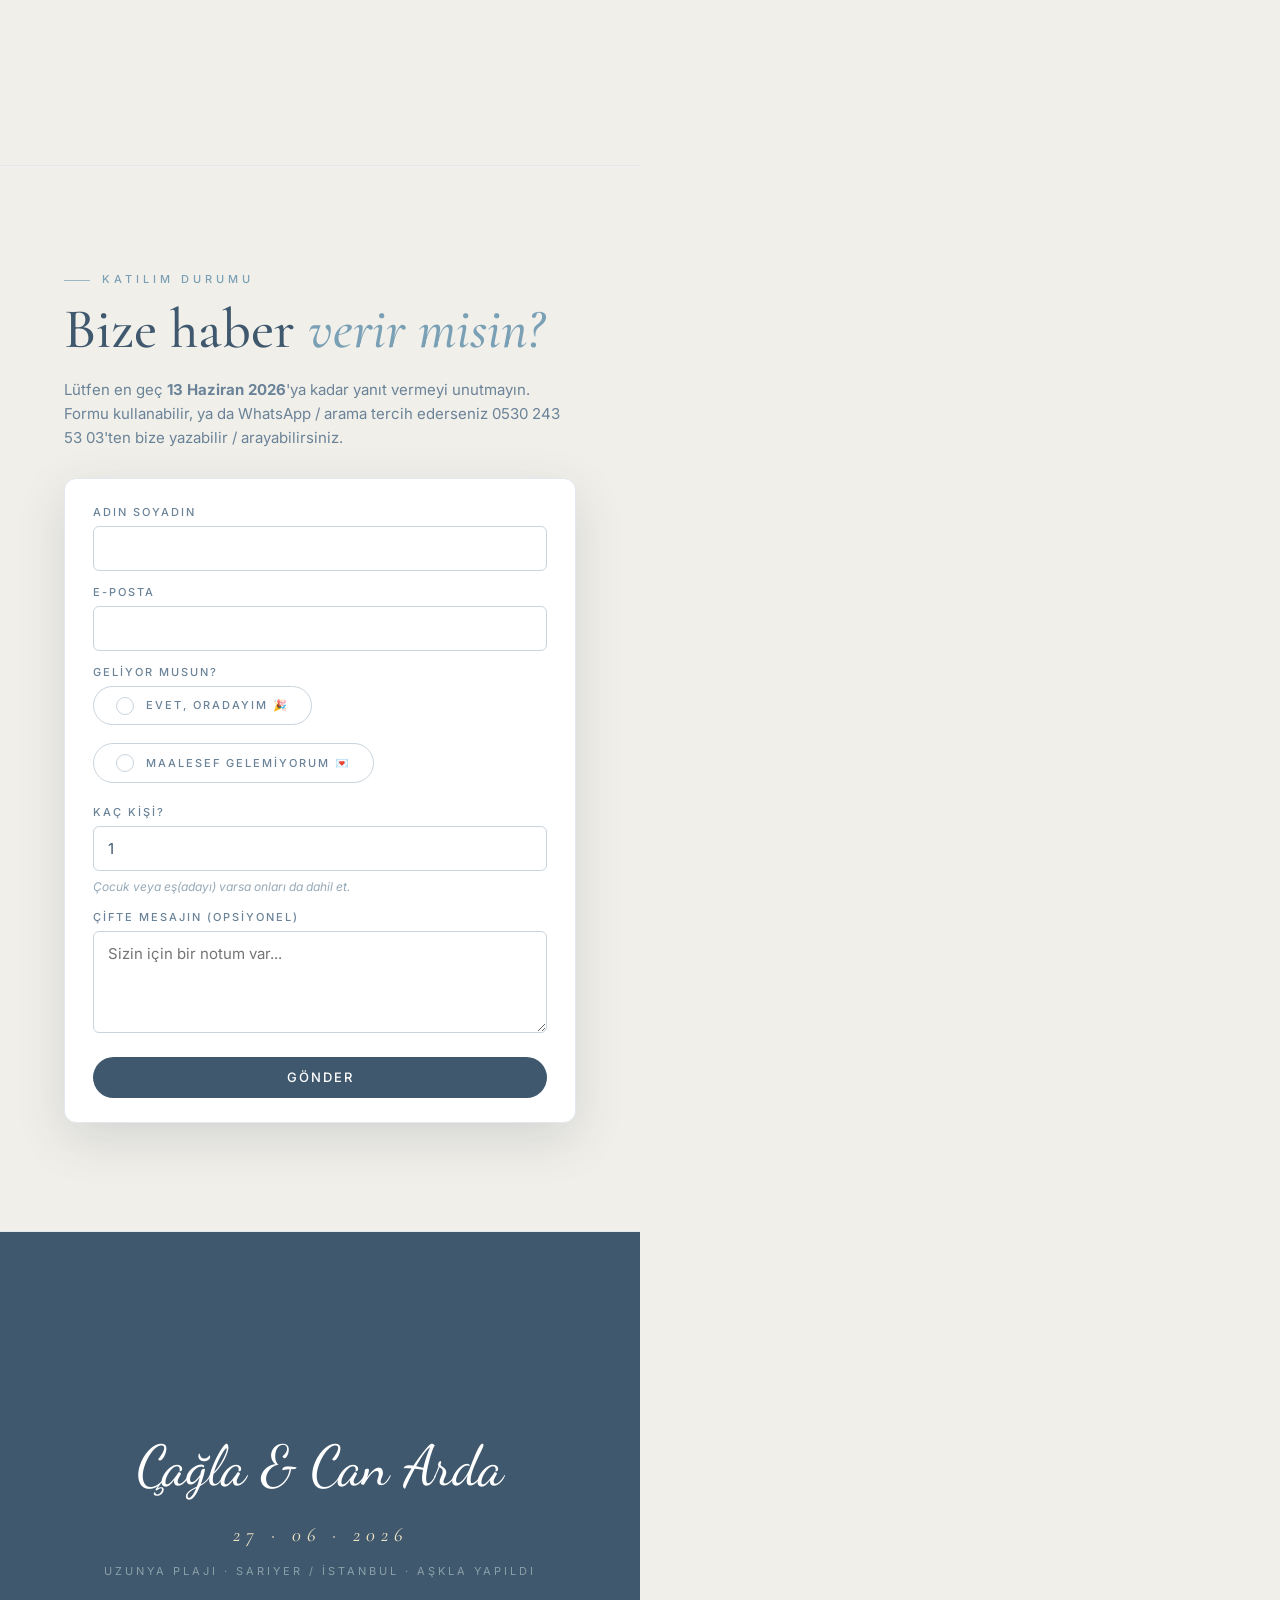
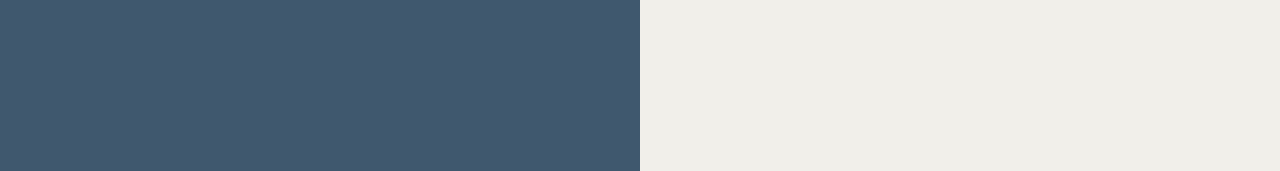
==== commit 3275929e: "Clarify return-plan wording "Dönüş planınızı erken yapın" reads like "leave early" at first glance. " ====
--- a/index.html
+++ b/index.html
@@ -5,6 +5,23 @@
 <meta name="viewport" content="width=device-width,initial-scale=1,viewport-fit=cover" />
 <title>Çağla &amp; Can Arda — 27 Haziran 2026</title>
 <meta name="description" content="Çağla &amp; Can Arda'nın düğün davetiyesi — 27 Haziran 2026, Uzunya Plajı, Sarıyer / İstanbul." />
+
+<!-- Open Graph (WhatsApp / Facebook / iMessage link preview) -->
+<meta property="og:type" content="website" />
+<meta property="og:url" content="https://caglaveardaevleniyor.com/" />
+<meta property="og:title" content="Çağla &amp; Can Arda — 27 Haziran 2026" />
+<meta property="og:description" content="Düğün davetiyemiz — 27 Haziran 2026, Uzunya Plajı, Sarıyer / İstanbul. Katılım durumunuzu bildirmeyi unutmayın 💌" />
+<meta property="og:image" content="https://caglaveardaevleniyor.com/image/og-image.jpg" />
+<meta property="og:image:width" content="900" />
+<meta property="og:image:height" content="1200" />
+<meta property="og:locale" content="tr_TR" />
+
+<!-- Twitter card (also used by some apps) -->
+<meta name="twitter:card" content="summary_large_image" />
+<meta name="twitter:title" content="Çağla &amp; Can Arda — 27 Haziran 2026" />
+<meta name="twitter:description" content="Düğün davetiyemiz — 27 Haziran 2026, Uzunya Plajı, Sarıyer / İstanbul." />
+<meta name="twitter:image" content="https://caglaveardaevleniyor.com/image/og-image.jpg" />
+
 <link rel="preconnect" href="https://fonts.googleapis.com" />
 <link rel="preconnect" href="https://fonts.gstatic.com" crossorigin />
 <link href="https://fonts.googleapis.com/css2?family=Dancing+Script:wght@400;600;700&family=Cormorant+Garamond:ital,wght@0,400;0,500;0,600;1,400;1,500&family=Inter:wght@300;400;500;600&display=swap" rel="stylesheet" />
@@ -178,7 +195,7 @@
           </div>
           <div class="mini">
             <span class="mini-ic">🛏️</span><h3>Konaklama</h3>
-            <p>Bu çevrede gerçekten otel yok — bizden duymuş olun, biz uzun uzun baktık. O yüzden dönüş planınızı erken yapın, son anda telaş yaşamayın.</p>
+            <p>Bu çevrede gerçekten otel yok — bizden duymuş olun, biz uzun uzun baktık. O yüzden dönüşünüzü önceden planlayın, son anda telaş yaşamayın.</p>
           </div>
           <div class="mini">
             <span class="mini-ic">📞</span><h3>İletişim</h3>
